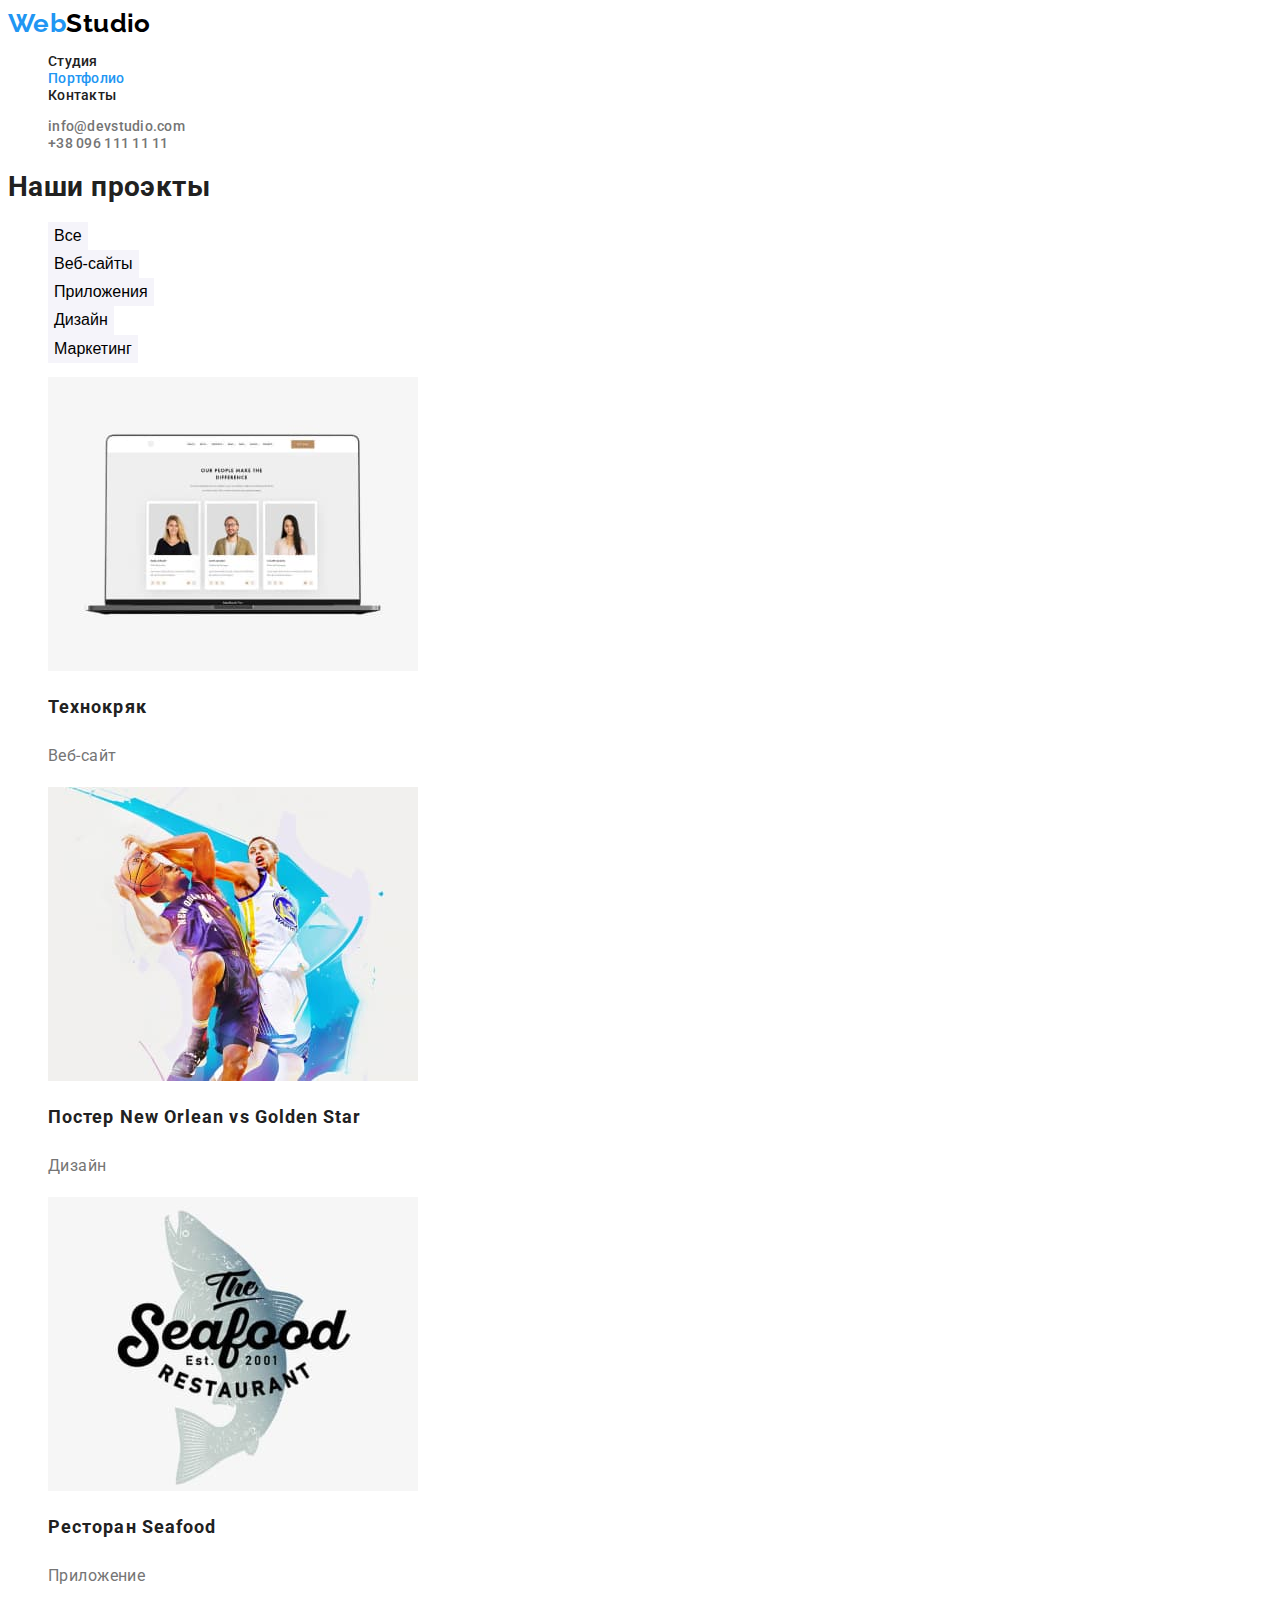
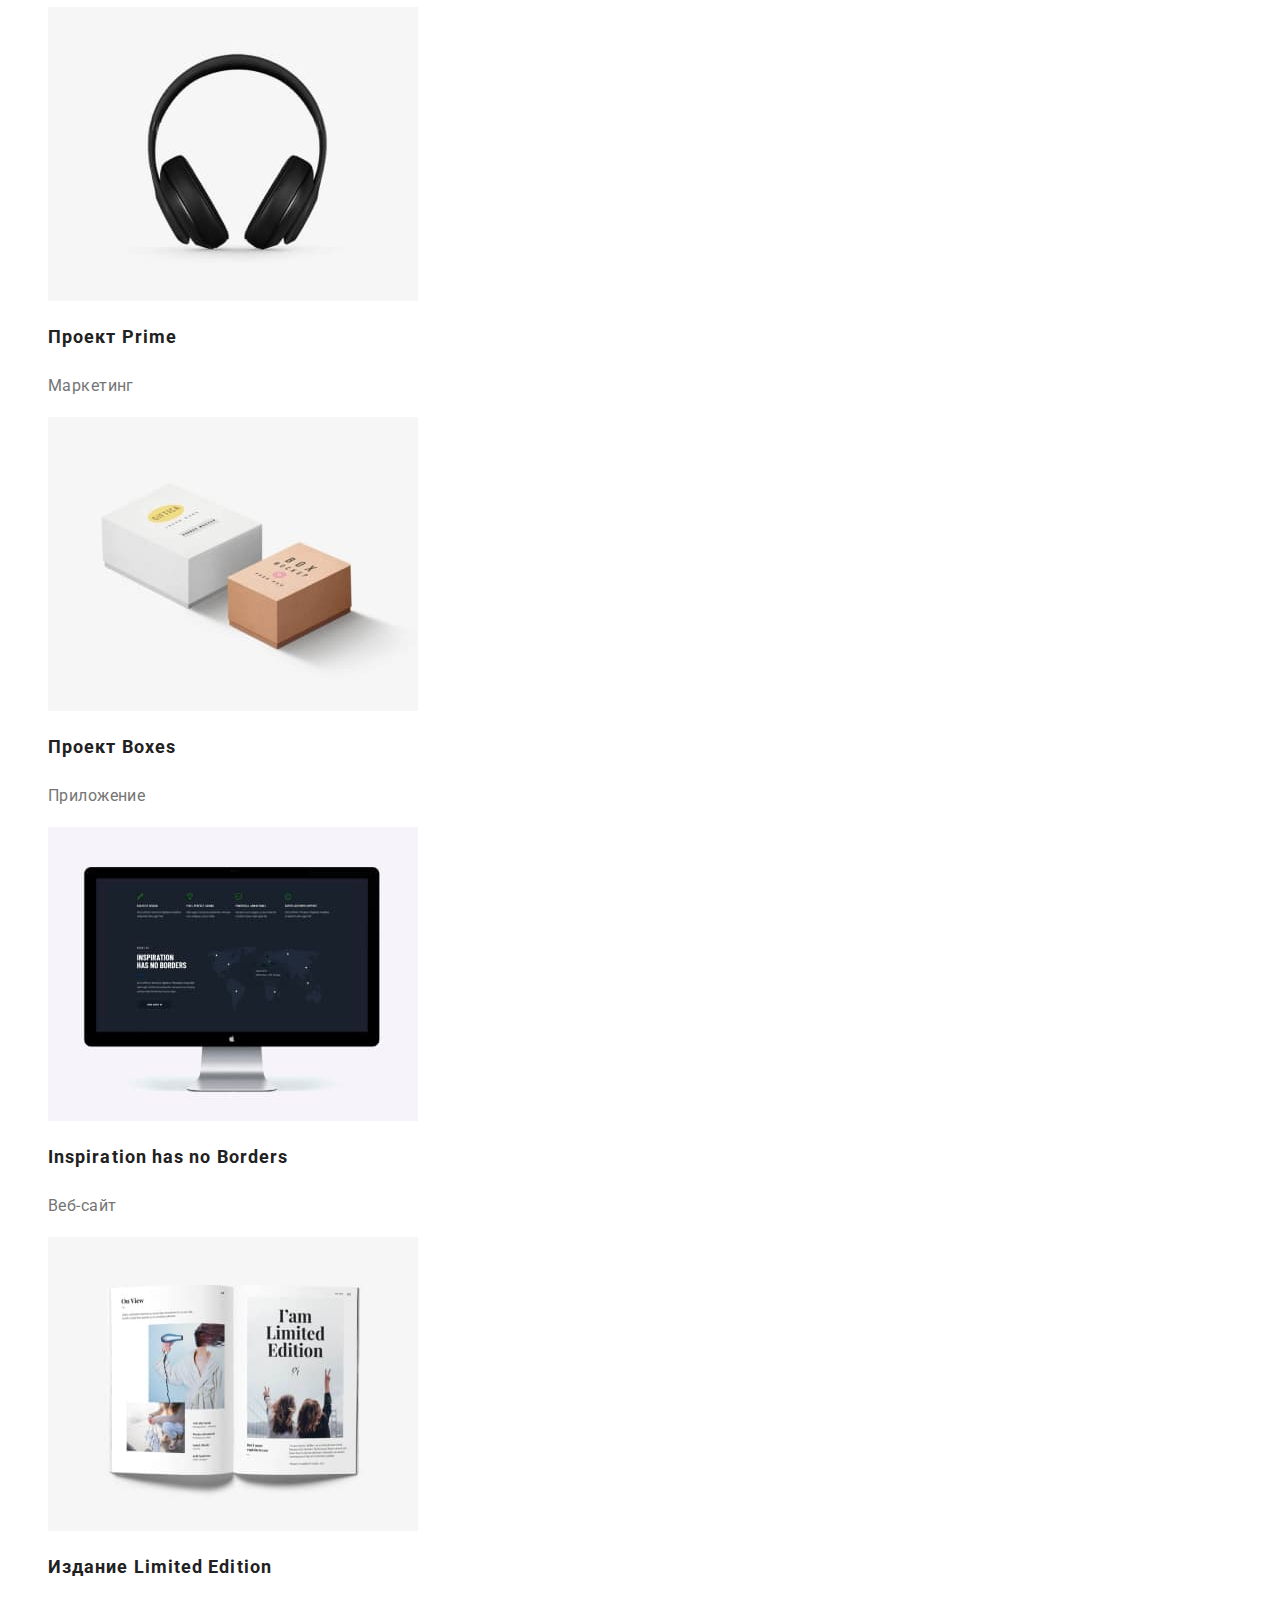
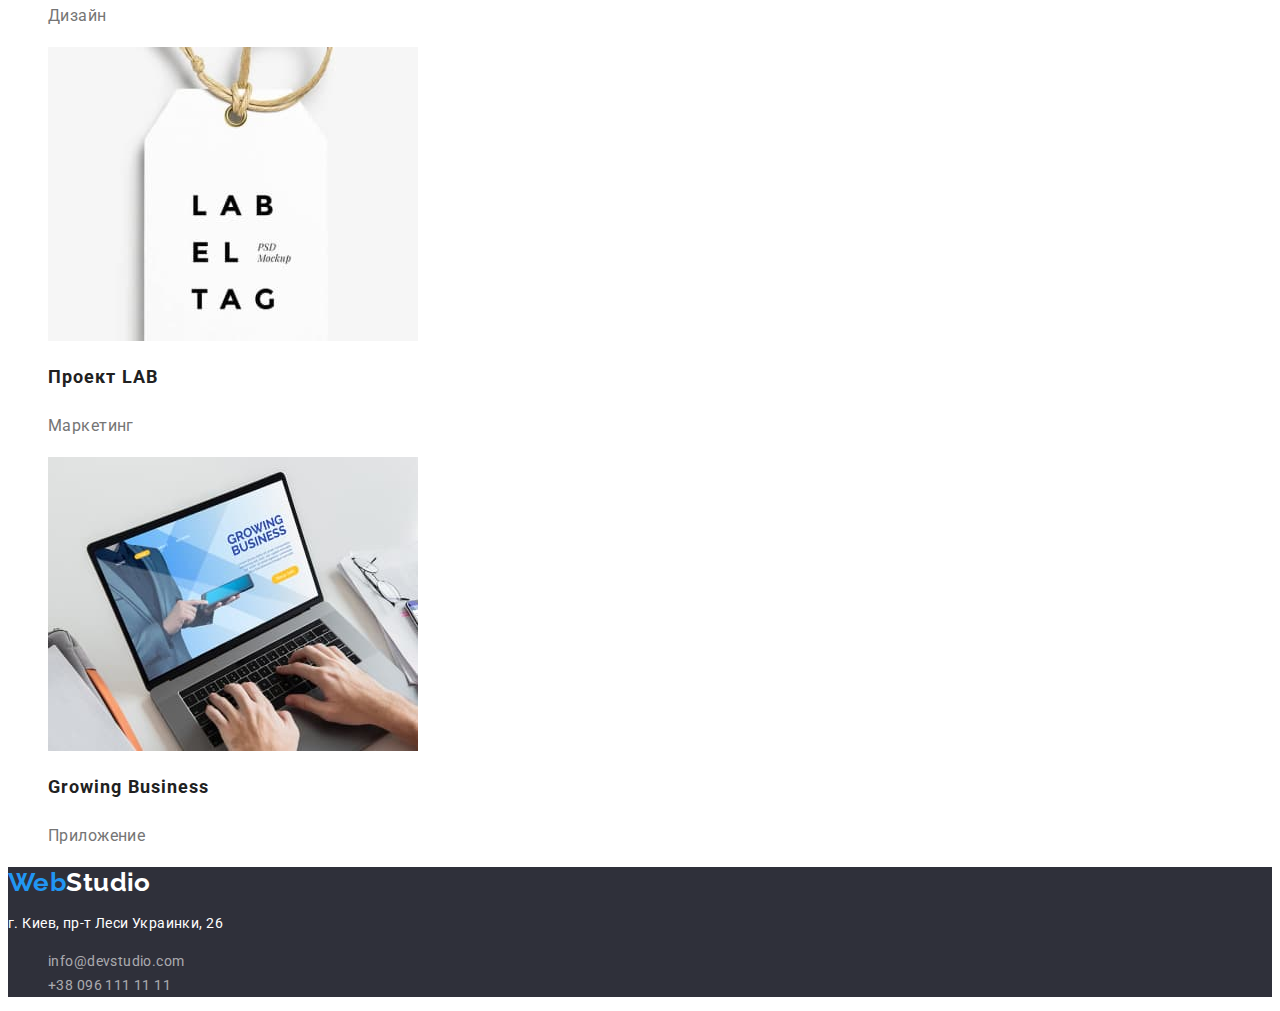
==== portfolio.html @ 0a1a0910 "initial update" ====
<!DOCTYPE html>
<html lang="ru">
  <head>
    <meta charset="UTF-8" />
    <meta http-equiv="X-UA-Compatible" content="IE=edge" />
    <meta name="viewport" content="width=device-width, initial-scale=1.0" />
    <title>Портфолио</title>
    <link rel="preconnect" href="https://fonts.googleapis.com" />
    <link rel="preconnect" href="https://fonts.gstatic.com" crossorigin />
    <link
      href="https://fonts.googleapis.com/css2?family=Raleway:wght@700&family=Roboto:wght@400;500;700;900&display=swap"
      rel="stylesheet"
    />
    <link rel="stylesheet" href="./css/styles.css" />
  </head>
  <body>
    <!--Header-->
    <header>
      <nav>
        <a href="./index.html" class="header-logo-studio link" lang="en">
          <span class="header-logo-web">Web</span>Studio
        </a>

        <ul class="header-nav list">
          <li><a href="./index.html" class="link">Студия</a></li>
          <li><a href="./portfolio.html" class="link current">Портфолио</a></li>
          <li><a href="" class="link">Контакты</a></li>
        </ul>
      </nav>
      <ul class="header-contacts list">
        <li>
          <a href="mailto:info@devstudio.com" class="link" lang="en"
            >info@devstudio.com</a
          >
        </li>
        <li><a href="tel:+380961111111" class="link">+38 096 111 11 11</a></li>
      </ul>
    </header>
    <main>
      <!--Portfolio-Filters-->
      <section>
        <h1>Наши проэкты</h1>
        <ul>
          <li><button type="button" class="button-filters">Все</button></li>
          <li>
            <button type="button" class="button-filters">Веб-сайты</button>
          </li>
          <li>
            <button type="button" class="button-filters">Приложения</button>
          </li>
          <li><button type="button" class="button-filters">Дизайн</button></li>
          <li>
            <button type="button" class="button-filters">Маркетинг</button>
          </li>
        </ul>
        <!--Portfolio-Projects-->
        <ul class="projects">
          <li>
            <a href="./index.html" class="link">
              <img
                src="./images/Technokryak.jpg"
                alt="Технокряк"
                width="370"
                height="294"
              />
              <h2 class="projects-title">Технокряк</h2>
              <p class="projects-type">Веб-сайт</p>
            </a>
          </li>
          <li>
            <a href="./index.html" class="link">
              <img
                src="./images/Poster.jpg"
                alt="Постер New Orlean vs Golden Star"
                width="370"
                height="294"
              />
              <h2 class="projects-title">Постер New Orlean vs Golden Star</h2>
              <p class="projects-type">Дизайн</p>
            </a>
          </li>
          <li>
            <a href="./index.html" class="link">
              <img
                src="./images/Seafood.jpg"
                alt="Ресторан Seafood"
                width="370"
                height="294"
              />
              <h2 class="projects-title">Ресторан Seafood</h2>
              <p class="projects-type">Приложение</p>
            </a>
          </li>
          <li>
            <a href="./index.html" class="link">
              <img
                src="./images/Prime.jpg"
                alt="Проект Prime"
                width="370"
                height="294"
              />
              <h2 class="projects-title">Проект Prime</h2>
              <p class="projects-type">Маркетинг</p>
            </a>
          </li>
          <li>
            <a href="./index.html" class="link">
              <img
                src="./images/Boxes.jpg"
                alt="Проект Boxes"
                width="370"
                height="294"
              />
              <h2 class="projects-title">Проект Boxes</h2>
              <p class="projects-type">Приложение</p>
            </a>
          </li>
          <li>
            <a href="./index.html" class="link">
              <img
                src="./images/Inspiration.jpg"
                alt="Inspiration has no Borders"
                width="370"
                height="294"
              />
              <h2 class="projects-title">Inspiration has no Borders</h2>
              <p class="projects-type">Веб-сайт</p>
            </a>
          </li>
          <li>
            <a href="./index.html" class="link">
              <img
                src="./images/Limited_Edition.jpg"
                alt="Издание Limited Edition"
                width="370"
                height="294"
              />
              <h2 class="projects-title">Издание Limited Edition</h2>
              <p class="projects-type">Дизайн</p>
            </a>
          </li>
          <li>
            <a href="./index.html" class="link">
              <img
                src="./images/LAB.jpg"
                alt="Проект LAB"
                width="370"
                height="294"
              />
              <h2 class="projects-title">Проект LAB</h2>
              <p class="projects-type">Маркетинг</p>
            </a>
          </li>
          <li>
            <a href="./index.html" class="link">
              <img
                src="./images/Growing_Business.jpg"
                alt="Growing Business"
                width="370"
                height="294"
              />
              <h2 class="projects-title">Growing Business</h2>
              <p class="projects-type">Приложение</p>
            </a>
          </li>
        </ul>
      </section>
    </main>
    <!--Footer-->
    <footer class="footer">
      <a href="./index.html" class="footer-logo-studio link" lang="en">
        <span class="footer-logo-web">Web</span>Studio
      </a>
      <address class="footer-adress">
        <p class="location">г. Киев, пр-т Леси Украинки, 26</p>
        <ul class="footer-contacts list">
          <li>
            <a href="mailto:info@devstudio.com" class="link" lang="en"
              >info@devstudio.com</a
            >
          </li>
          <li>
            <a href="tel:+380961111111" class="link">+38 096 111 11 11</a>
          </li>
        </ul>
      </address>
    </footer>
  </body>
</html>
---- css/styles.css ----
/* ------------------------------------------------------------ */
/*                           Rules */
/* ------------------------------------------------------------ */
:root {
    --primary-text-color: #212121;
    --secondary-text-color: #757575;
    --accent-color: #2196F3;
    --white-color: #FFFFFF;
    --logo-black-color: #000000;
    --footer-text-color: rgba(255, 255, 255, 0.6);
    
    --primary-bg-color: #FFFFFF;
    --secondary-bg-color: #F5F4FA;
    --tertiary-bg-color: #2F303A;

    --button-hover-color: #188CE8;
}

body {
    color: var(--primary-text-color);
    background-color: var(--primary-bg-color);
    font-family: Roboto, sans-serif;
    font-size: 14px;
    letter-spacing: 0.03em;
}

ul {
    list-style: none;
}

.link {
    text-decoration: none;
}
/* ------------------------------------------------------------ */
/* logo */
.header-logo-web,
.footer-logo-web,
.header-logo-studio,
.footer-logo-studio {
    font-family: Raleway, sans-serif;
    font-weight: 700;
    font-size: 26px;
    line-height: 1.19;
}

.header-logo-web,
.footer-logo-web {
    color: var(--accent-color);
}

.header-logo-studio {
    color: var(--logo-black-color);
}

.footer-logo-studio {
    color: var(--white-color);
}
/* ------------------------------------------------------------ */
/* header */
.header-nav .link.current {
    color: var(--accent-color);
}

.header-nav .link {
    color: var(--primary-text-color);
}

.header-contacts .link {
    color: var(--secondary-text-color);
}

.header-nav .link,
.header-contacts .link {
    font-weight: 500;
    line-height: 1.14;
    letter-spacing: 0.02em;
}

.header-nav .link:hover,
.header-nav .link:focus,
.header-contacts .link:hover,
.header-contacts .link:focus,
.footer-contacts .link:hover,
.footer-contacts .link:focus {
    color: var(--accent-color);
}
/* ------------------------------------------------------------ */
/* footer */
.footer {
    background-color: var(--tertiary-bg-color);
}

.footer-adress {
    font-style: normal;
    line-height: 1.71;
}

.location {
    color: var(--white-color);
}

.footer-contacts .link {
    color: var(--footer-text-color)
}
/* ------------------------------------------------------------ */
/*                       Index Main */
/* ------------------------------------------------------------ */
/* Index-Section1-Hero */
.hero {
    background-color: var(--tertiary-bg-color);
}

.hero-title {
    color: var(--white-color);
    font-weight: 900;
    font-size: 44px;
    line-height: 1.36;
    text-align: center;
    letter-spacing: 0.06em;
    text-transform: uppercase;
}

.button-hero {
    cursor: pointer;
    color: var(--white-color);
    background-color: var(--accent-color);
    font-weight: 700;
    font-size: 16px;
    line-height: 1.8;
    letter-spacing: 0.06em;
    border: none;
}

.button-hero:hover,
.button-hero:focus {
    background-color: var(--button-hover-color);
}
/* ------------------------------------------------------------ */
/* Index-Section2-Features */
.features-list .features-title {
    font-weight: 700;
    line-height: 1.14;
    text-transform: uppercase;
}

.features-list .features-text {
    color: var(--secondary-text-color);
    line-height: 1.71;
}
/* ------------------------------------------------------------ */
/* Index-Section3-Work */
.section-title {
    color: #212121;
    font-weight: 700;
    font-size: 36px;
    line-height: 1.17;
    text-align: center;
}
/* ------------------------------------------------------------ */
/* Index-Section4-Team */
/* .section-title (Section3) is dublicated in this section */
.team {
    background-color: var(--secondary-bg-color);
}

.team-title {
    font-weight: 500;
}

.team-position {
    color: var(--secondary-text-color);
}

.team-title,
.team-position {
    font-size: 16px;
    line-height: 1.19;
}
/* ------------------------------------------------------------ */
/*                      Portfolio-Main */
/* ------------------------------------------------------------ */
/* Portfolio-Filters */
.button-filters {
    cursor: pointer;
    background-color: var(--secondary-bg-color);
    font-weight: 500;
    font-size: 16px;
    line-height: 1.63;
    border: none;
}

.button-filters:hover,
.button-filters:focus {
    color: var(--white-color);
    background-color: var(--accent-color);
}
/* ------------------------------------------------------------ */
/* Portfolio-Projects */
.projects .projects-title {
    color: var(--primary-text-color);
    font-weight: 700;
    font-size: 18px;
    line-height: 2;
    letter-spacing: 0.06em;
}

.projects .projects-type {
    color: var(--secondary-text-color);
    font-size: 16px;
    line-height: 1.88;
}
/* ------------------------------------------------------------ */
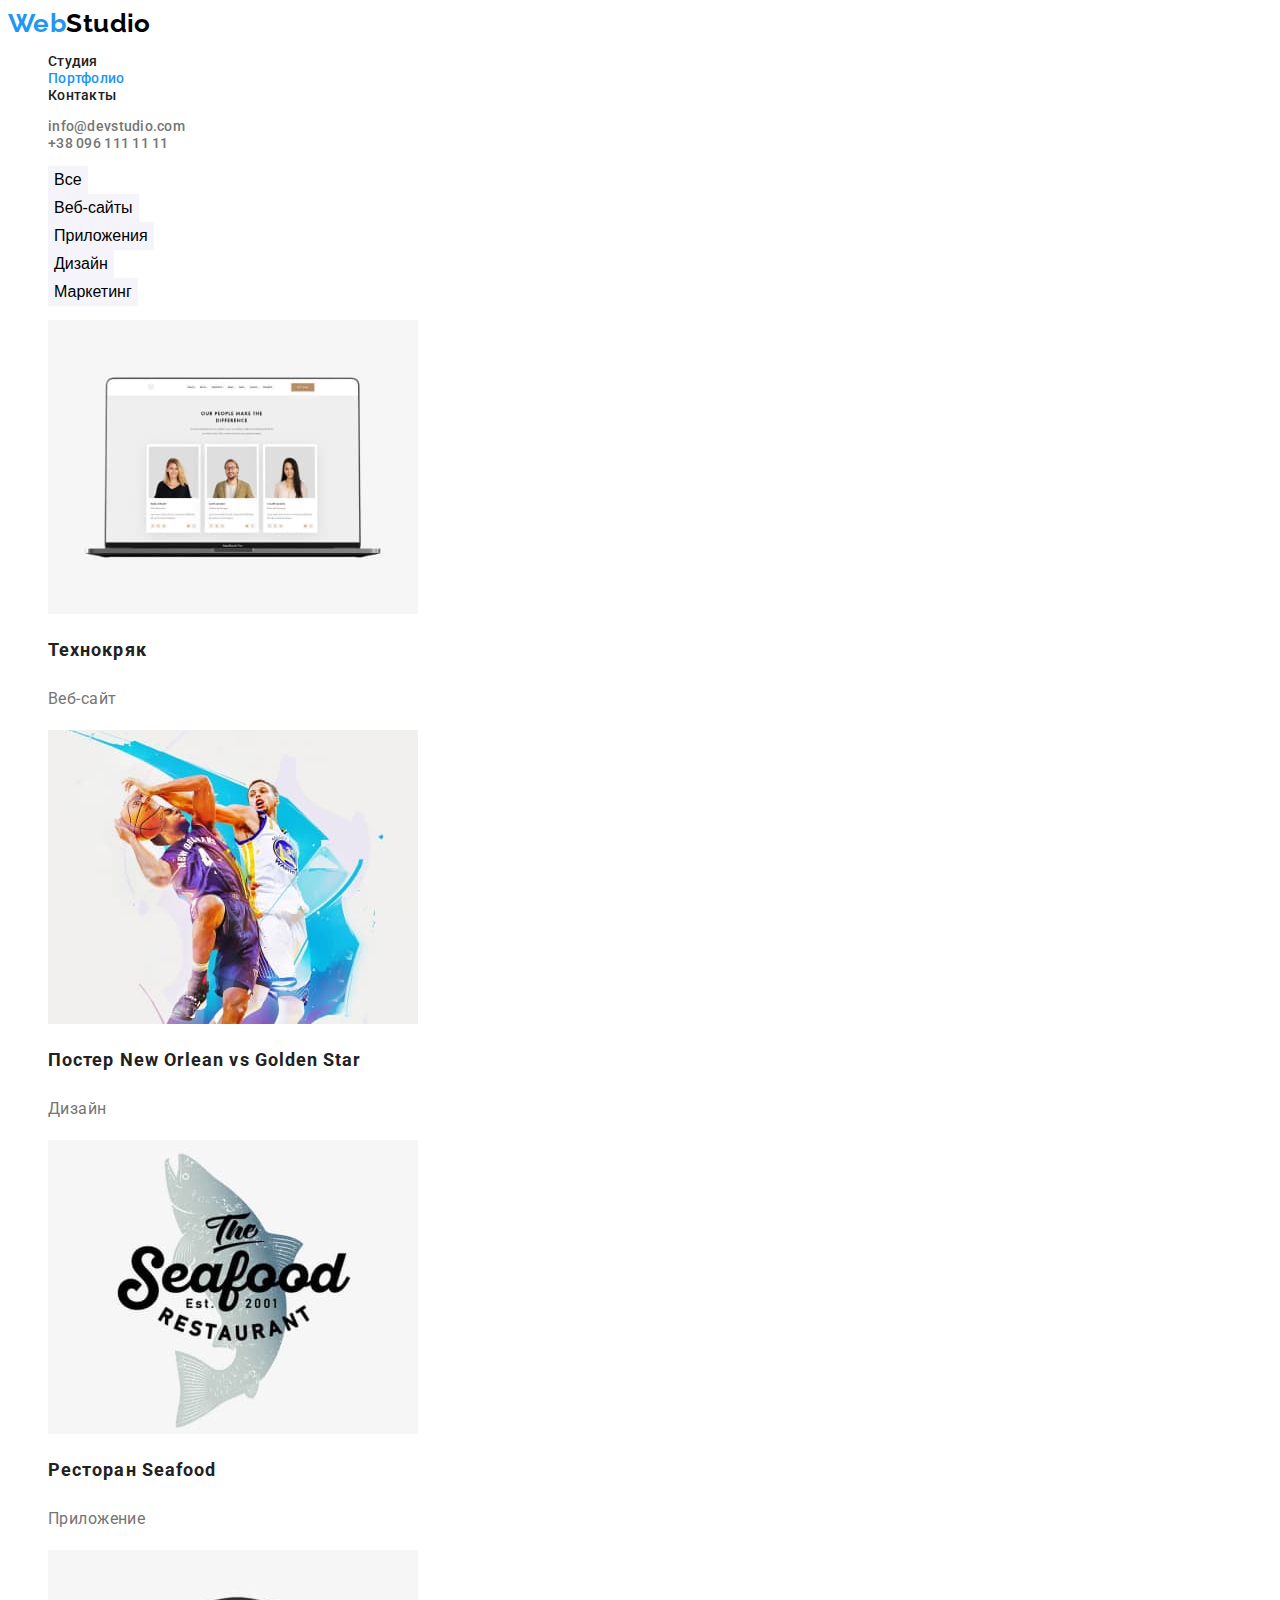
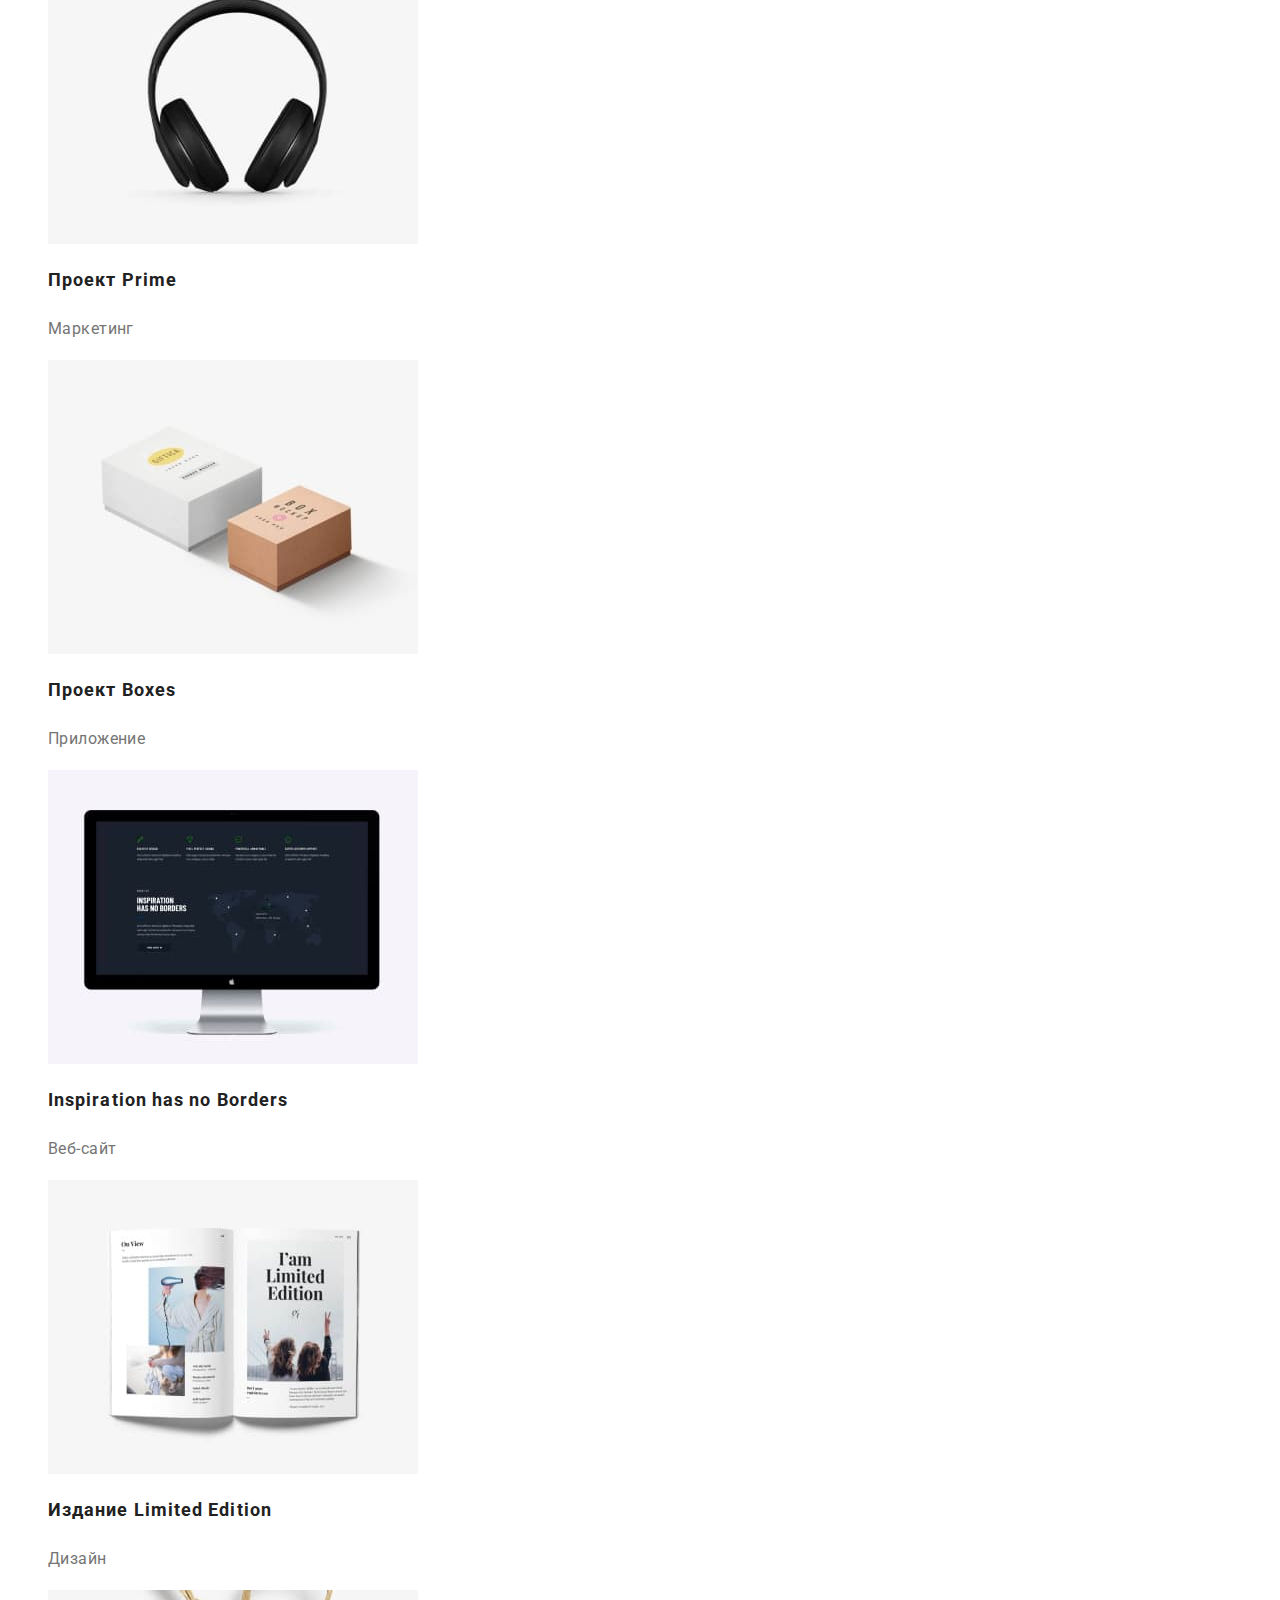
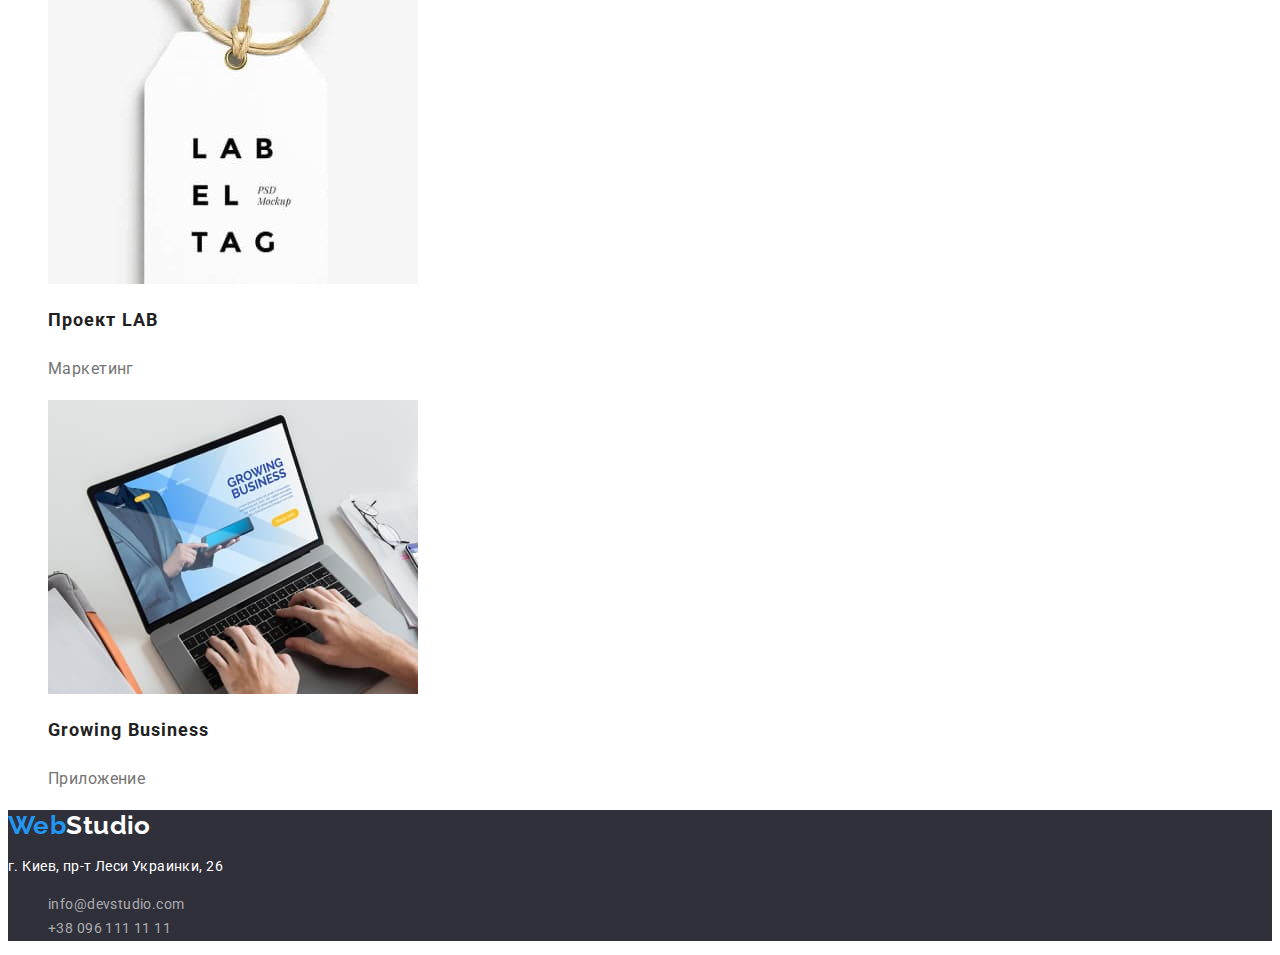
==== commit 7dfda313: "new 1" ====
--- a/portfolio.html
+++ b/portfolio.html
@@ -39,7 +39,7 @@
     <main>
       <!--Portfolio-Filters-->
       <section>
-        <h1>Наши проэкты</h1>
+        <h1 class="hiden">Наши проэкты</h1>
         <ul>
           <li><button type="button" class="button-filters">Все</button></li>
           <li>
--- a/css/styles.css
+++ b/css/styles.css
@@ -2,34 +2,38 @@
 /*                           Rules */
 /* ------------------------------------------------------------ */
 :root {
-    --primary-text-color: #212121;
-    --secondary-text-color: #757575;
-    --accent-color: #2196F3;
-    --white-color: #FFFFFF;
-    --logo-black-color: #000000;
-    --footer-text-color: rgba(255, 255, 255, 0.6);
-    
-    --primary-bg-color: #FFFFFF;
-    --secondary-bg-color: #F5F4FA;
-    --tertiary-bg-color: #2F303A;
-
-    --button-hover-color: #188CE8;
+  --primary-text-color: #212121;
+  --secondary-text-color: #757575;
+  --accent-color: #2196f3;
+  --white-color: #ffffff;
+  --logo-black-color: #000000;
+  --footer-text-color: rgba(255, 255, 255, 0.6);
+
+  --primary-bg-color: #ffffff;
+  --secondary-bg-color: #f5f4fa;
+  --tertiary-bg-color: #2f303a;
+
+  --button-hover-color: #188ce8;
 }
 
 body {
-    color: var(--primary-text-color);
-    background-color: var(--primary-bg-color);
-    font-family: Roboto, sans-serif;
-    font-size: 14px;
-    letter-spacing: 0.03em;
+  color: var(--primary-text-color);
+  background-color: var(--primary-bg-color);
+  font-family: Roboto, sans-serif;
+  font-size: 14px;
+  letter-spacing: 0.03em;
 }
 
 ul {
-    list-style: none;
+  list-style: none;
 }
 
 .link {
-    text-decoration: none;
+  text-decoration: none;
+}
+
+.hiden {
+  display: none;
 }
 /* ------------------------------------------------------------ */
 /* logo */
@@ -37,43 +41,43 @@
 .footer-logo-web,
 .header-logo-studio,
 .footer-logo-studio {
-    font-family: Raleway, sans-serif;
-    font-weight: 700;
-    font-size: 26px;
-    line-height: 1.19;
+  font-family: Raleway, sans-serif;
+  font-weight: 700;
+  font-size: 26px;
+  line-height: 1.19;
 }
 
 .header-logo-web,
 .footer-logo-web {
-    color: var(--accent-color);
+  color: var(--accent-color);
 }
 
 .header-logo-studio {
-    color: var(--logo-black-color);
+  color: var(--logo-black-color);
 }
 
 .footer-logo-studio {
-    color: var(--white-color);
+  color: var(--white-color);
 }
 /* ------------------------------------------------------------ */
 /* header */
 .header-nav .link.current {
-    color: var(--accent-color);
+  color: var(--accent-color);
 }
 
 .header-nav .link {
-    color: var(--primary-text-color);
+  color: var(--primary-text-color);
 }
 
 .header-contacts .link {
-    color: var(--secondary-text-color);
+  color: var(--secondary-text-color);
 }
 
 .header-nav .link,
 .header-contacts .link {
-    font-weight: 500;
-    line-height: 1.14;
-    letter-spacing: 0.02em;
+  font-weight: 500;
+  line-height: 1.14;
+  letter-spacing: 0.02em;
 }
 
 .header-nav .link:hover,
@@ -82,131 +86,132 @@
 .header-contacts .link:focus,
 .footer-contacts .link:hover,
 .footer-contacts .link:focus {
-    color: var(--accent-color);
+  color: var(--accent-color);
 }
 /* ------------------------------------------------------------ */
 /* footer */
 .footer {
-    background-color: var(--tertiary-bg-color);
+  background-color: var(--tertiary-bg-color);
 }
 
 .footer-adress {
-    font-style: normal;
-    line-height: 1.71;
+  font-style: normal;
+  line-height: 1.71;
 }
 
 .location {
-    color: var(--white-color);
+  color: var(--white-color);
 }
 
 .footer-contacts .link {
-    color: var(--footer-text-color)
+  color: var(--footer-text-color);
 }
 /* ------------------------------------------------------------ */
 /*                       Index Main */
 /* ------------------------------------------------------------ */
 /* Index-Section1-Hero */
 .hero {
-    background-color: var(--tertiary-bg-color);
+  background-color: var(--tertiary-bg-color);
 }
 
 .hero-title {
-    color: var(--white-color);
-    font-weight: 900;
-    font-size: 44px;
-    line-height: 1.36;
-    text-align: center;
-    letter-spacing: 0.06em;
-    text-transform: uppercase;
+  color: var(--white-color);
+  font-weight: 900;
+  font-size: 44px;
+  line-height: 1.36;
+  text-align: center;
+  letter-spacing: 0.06em;
+  text-transform: uppercase;
 }
 
 .button-hero {
-    cursor: pointer;
-    color: var(--white-color);
-    background-color: var(--accent-color);
-    font-weight: 700;
-    font-size: 16px;
-    line-height: 1.8;
-    letter-spacing: 0.06em;
-    border: none;
+  cursor: pointer;
+  color: var(--white-color);
+  background-color: var(--accent-color);
+  font-weight: 700;
+  font-size: 16px;
+  line-height: 1.8;
+  letter-spacing: 0.06em;
+  border: none;
 }
 
 .button-hero:hover,
 .button-hero:focus {
-    background-color: var(--button-hover-color);
+  background-color: var(--button-hover-color);
 }
 /* ------------------------------------------------------------ */
 /* Index-Section2-Features */
 .features-list .features-title {
-    font-weight: 700;
-    line-height: 1.14;
-    text-transform: uppercase;
+  font-weight: 700;
+  line-height: 1.14;
+  text-transform: uppercase;
+  font-size: 14px;
 }
 
 .features-list .features-text {
-    color: var(--secondary-text-color);
-    line-height: 1.71;
+  color: var(--secondary-text-color);
+  line-height: 1.71;
 }
 /* ------------------------------------------------------------ */
 /* Index-Section3-Work */
 .section-title {
-    color: #212121;
-    font-weight: 700;
-    font-size: 36px;
-    line-height: 1.17;
-    text-align: center;
+  color: #212121;
+  font-weight: 700;
+  font-size: 36px;
+  line-height: 1.17;
+  text-align: center;
 }
 /* ------------------------------------------------------------ */
 /* Index-Section4-Team */
 /* .section-title (Section3) is dublicated in this section */
 .team {
-    background-color: var(--secondary-bg-color);
+  background-color: var(--secondary-bg-color);
 }
 
 .team-title {
-    font-weight: 500;
+  font-weight: 500;
 }
 
 .team-position {
-    color: var(--secondary-text-color);
+  color: var(--secondary-text-color);
 }
 
 .team-title,
 .team-position {
-    font-size: 16px;
-    line-height: 1.19;
+  font-size: 16px;
+  line-height: 1.19;
 }
 /* ------------------------------------------------------------ */
 /*                      Portfolio-Main */
 /* ------------------------------------------------------------ */
 /* Portfolio-Filters */
 .button-filters {
-    cursor: pointer;
-    background-color: var(--secondary-bg-color);
-    font-weight: 500;
-    font-size: 16px;
-    line-height: 1.63;
-    border: none;
+  cursor: pointer;
+  background-color: var(--secondary-bg-color);
+  font-weight: 500;
+  font-size: 16px;
+  line-height: 1.63;
+  border: none;
 }
 
 .button-filters:hover,
 .button-filters:focus {
-    color: var(--white-color);
-    background-color: var(--accent-color);
+  color: var(--white-color);
+  background-color: var(--accent-color);
 }
 /* ------------------------------------------------------------ */
 /* Portfolio-Projects */
 .projects .projects-title {
-    color: var(--primary-text-color);
-    font-weight: 700;
-    font-size: 18px;
-    line-height: 2;
-    letter-spacing: 0.06em;
+  color: var(--primary-text-color);
+  font-weight: 700;
+  font-size: 18px;
+  line-height: 2;
+  letter-spacing: 0.06em;
 }
 
 .projects .projects-type {
-    color: var(--secondary-text-color);
-    font-size: 16px;
-    line-height: 1.88;
-}
-/* ------------------------------------------------------------ */+  color: var(--secondary-text-color);
+  font-size: 16px;
+  line-height: 1.88;
+}
+/* ------------------------------------------------------------ */
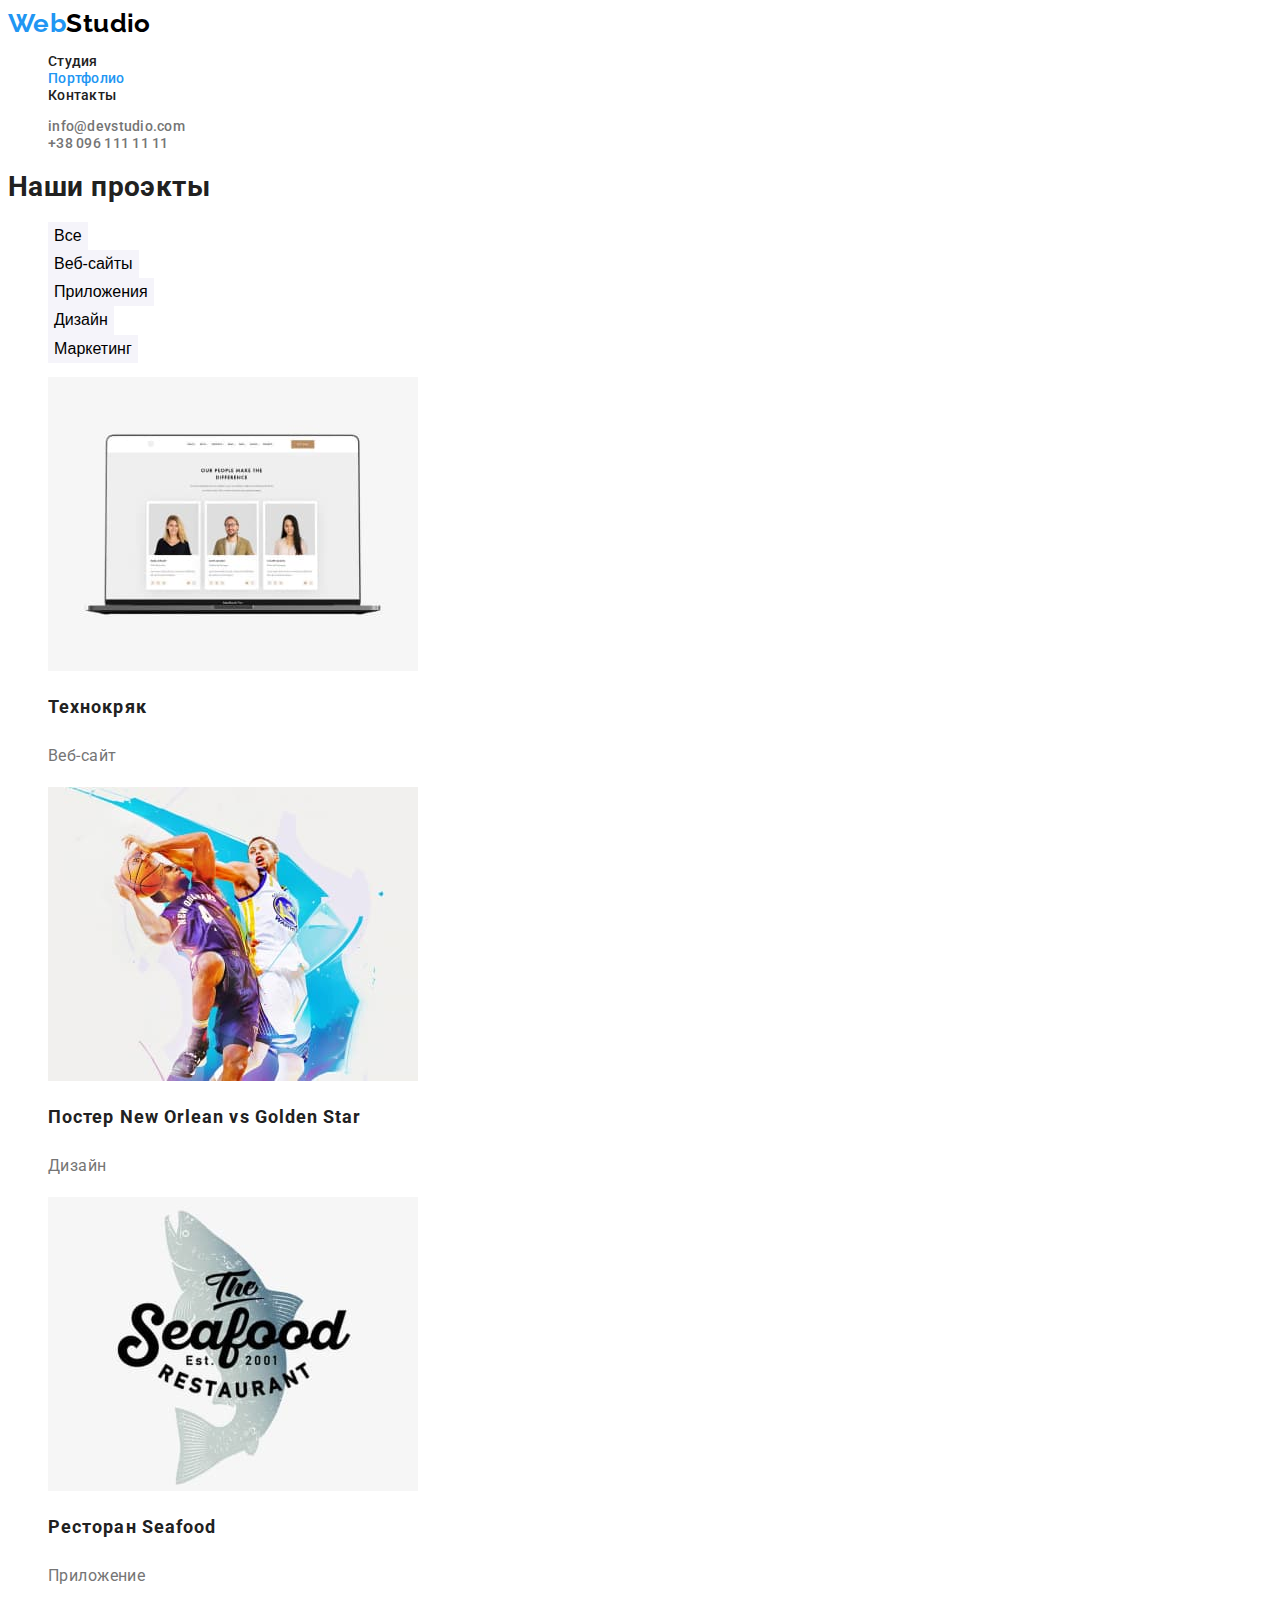
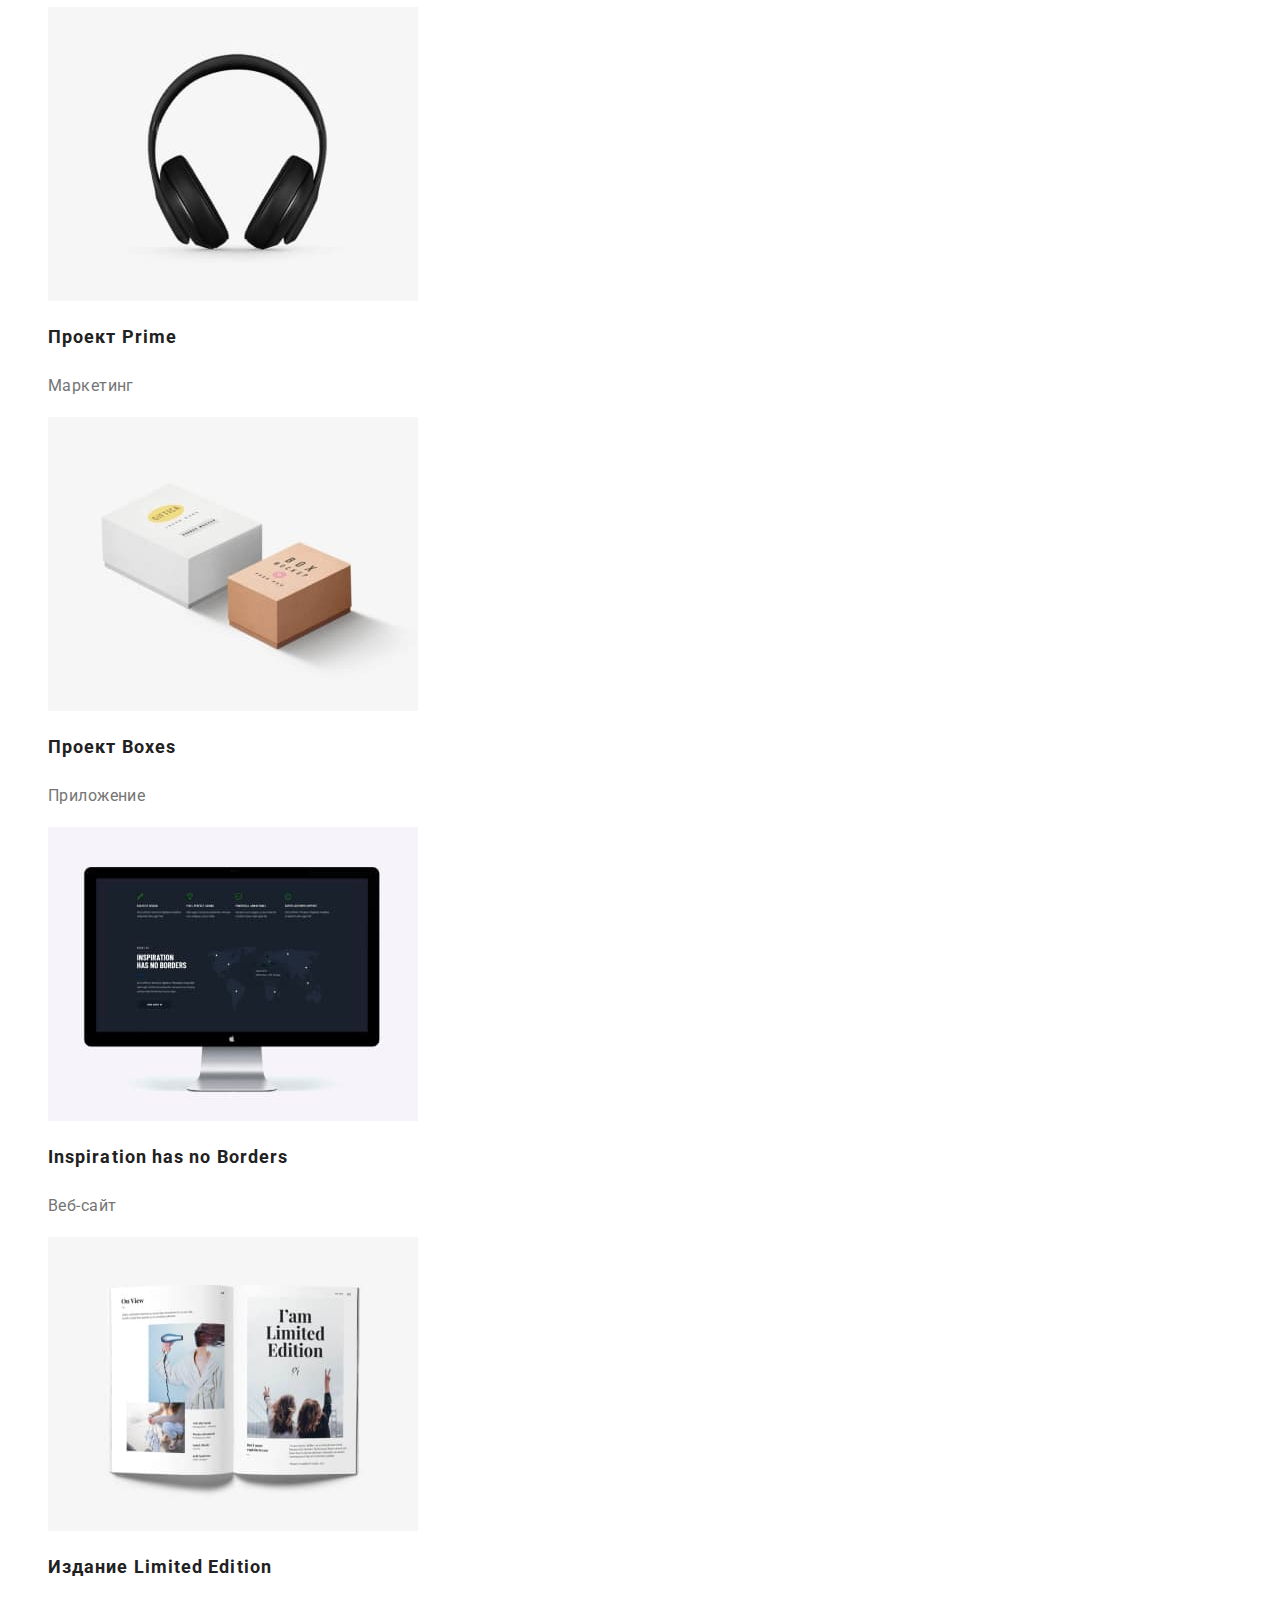
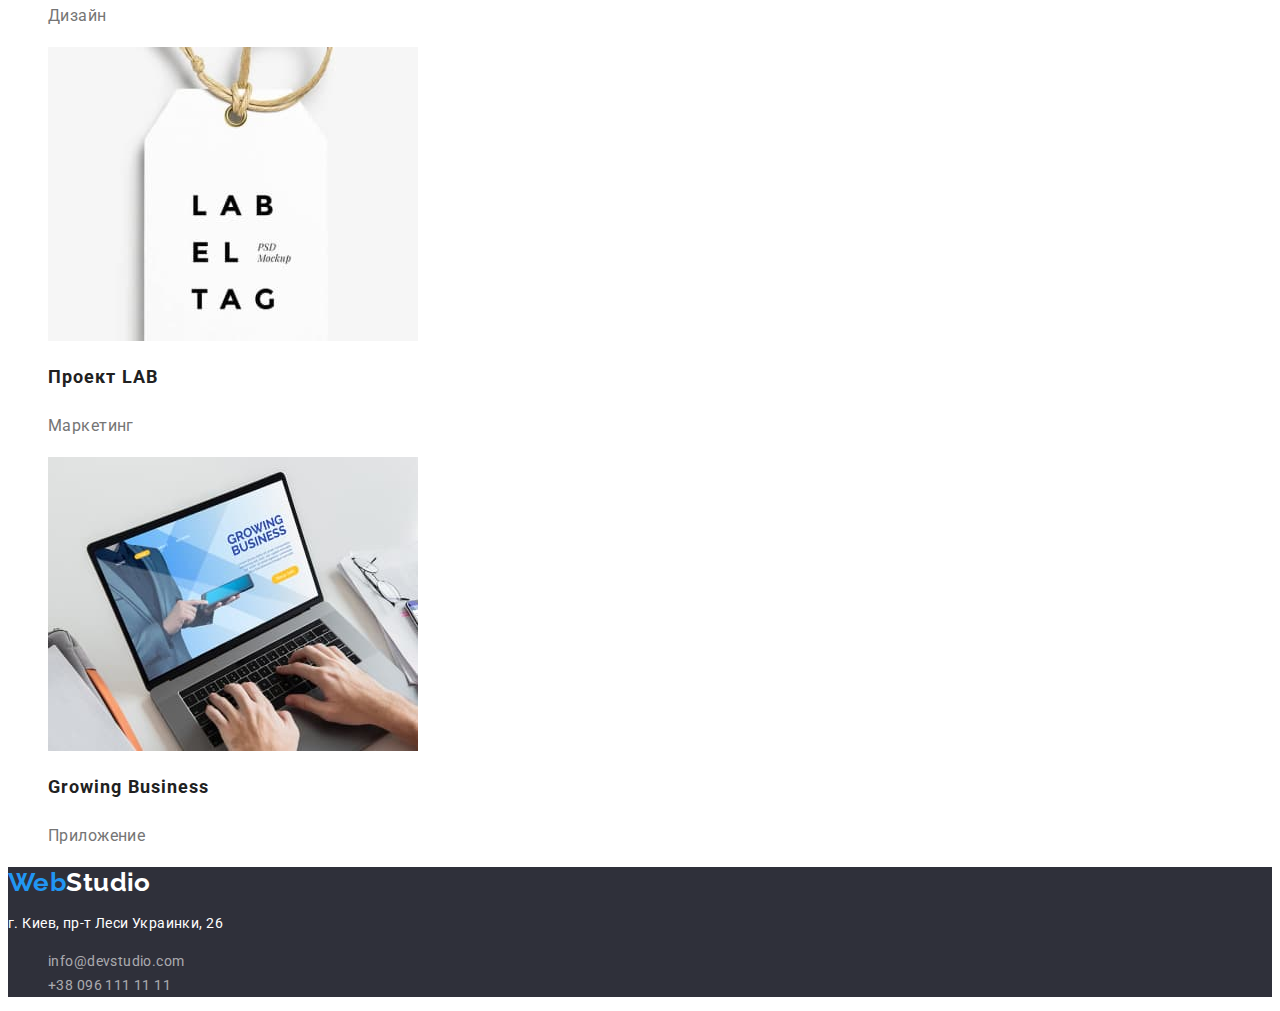
==== commit 97f3cc18: "#1" ====
--- a/portfolio.html
+++ b/portfolio.html
@@ -39,7 +39,7 @@
     <main>
       <!--Portfolio-Filters-->
       <section>
-        <h1 class="hiden">Наши проэкты</h1>
+        <h1>Наши проэкты</h1>
         <ul>
           <li><button type="button" class="button-filters">Все</button></li>
           <li>
--- a/css/styles.css
+++ b/css/styles.css
@@ -31,10 +31,6 @@
 .link {
   text-decoration: none;
 }
-
-.hiden {
-  display: none;
-}
 /* ------------------------------------------------------------ */
 /* logo */
 .header-logo-web,
@@ -144,8 +140,8 @@
 .features-list .features-title {
   font-weight: 700;
   line-height: 1.14;
+  font-size: 14px;
   text-transform: uppercase;
-  font-size: 14px;
 }
 
 .features-list .features-text {
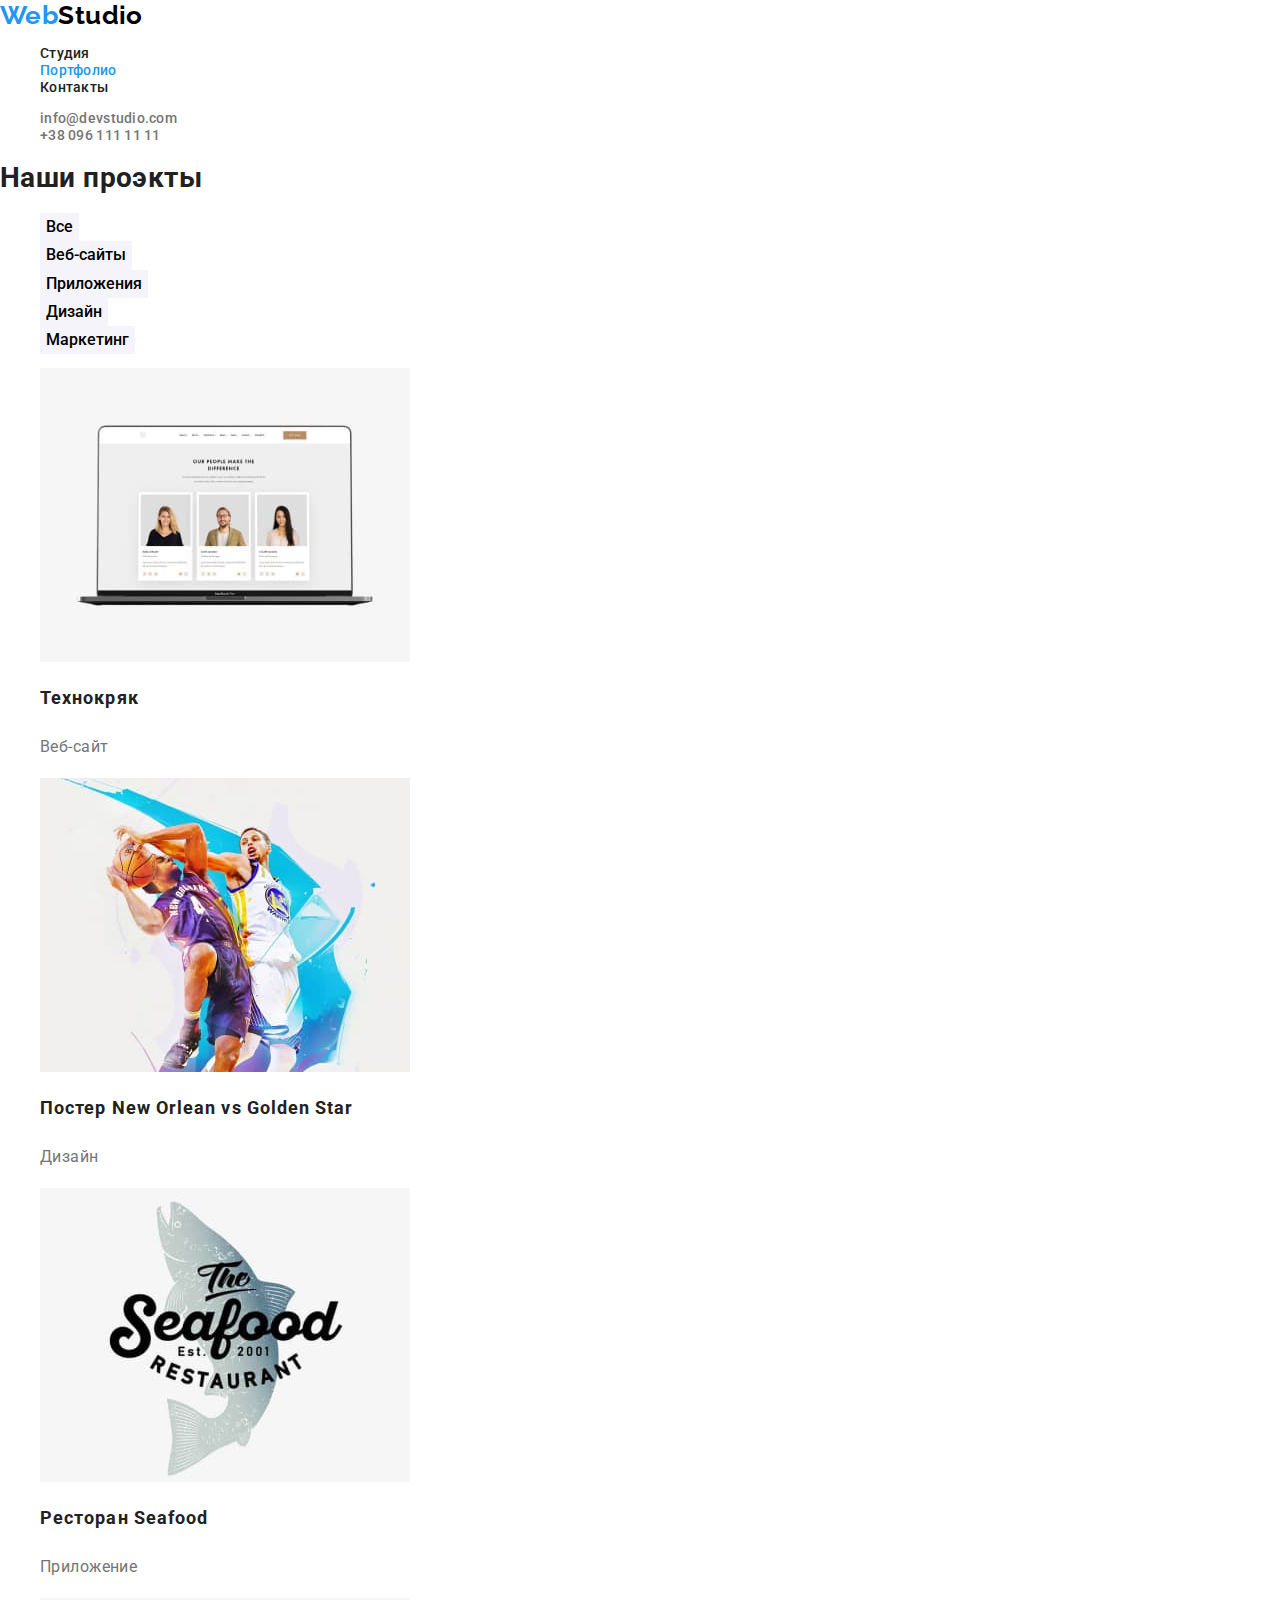
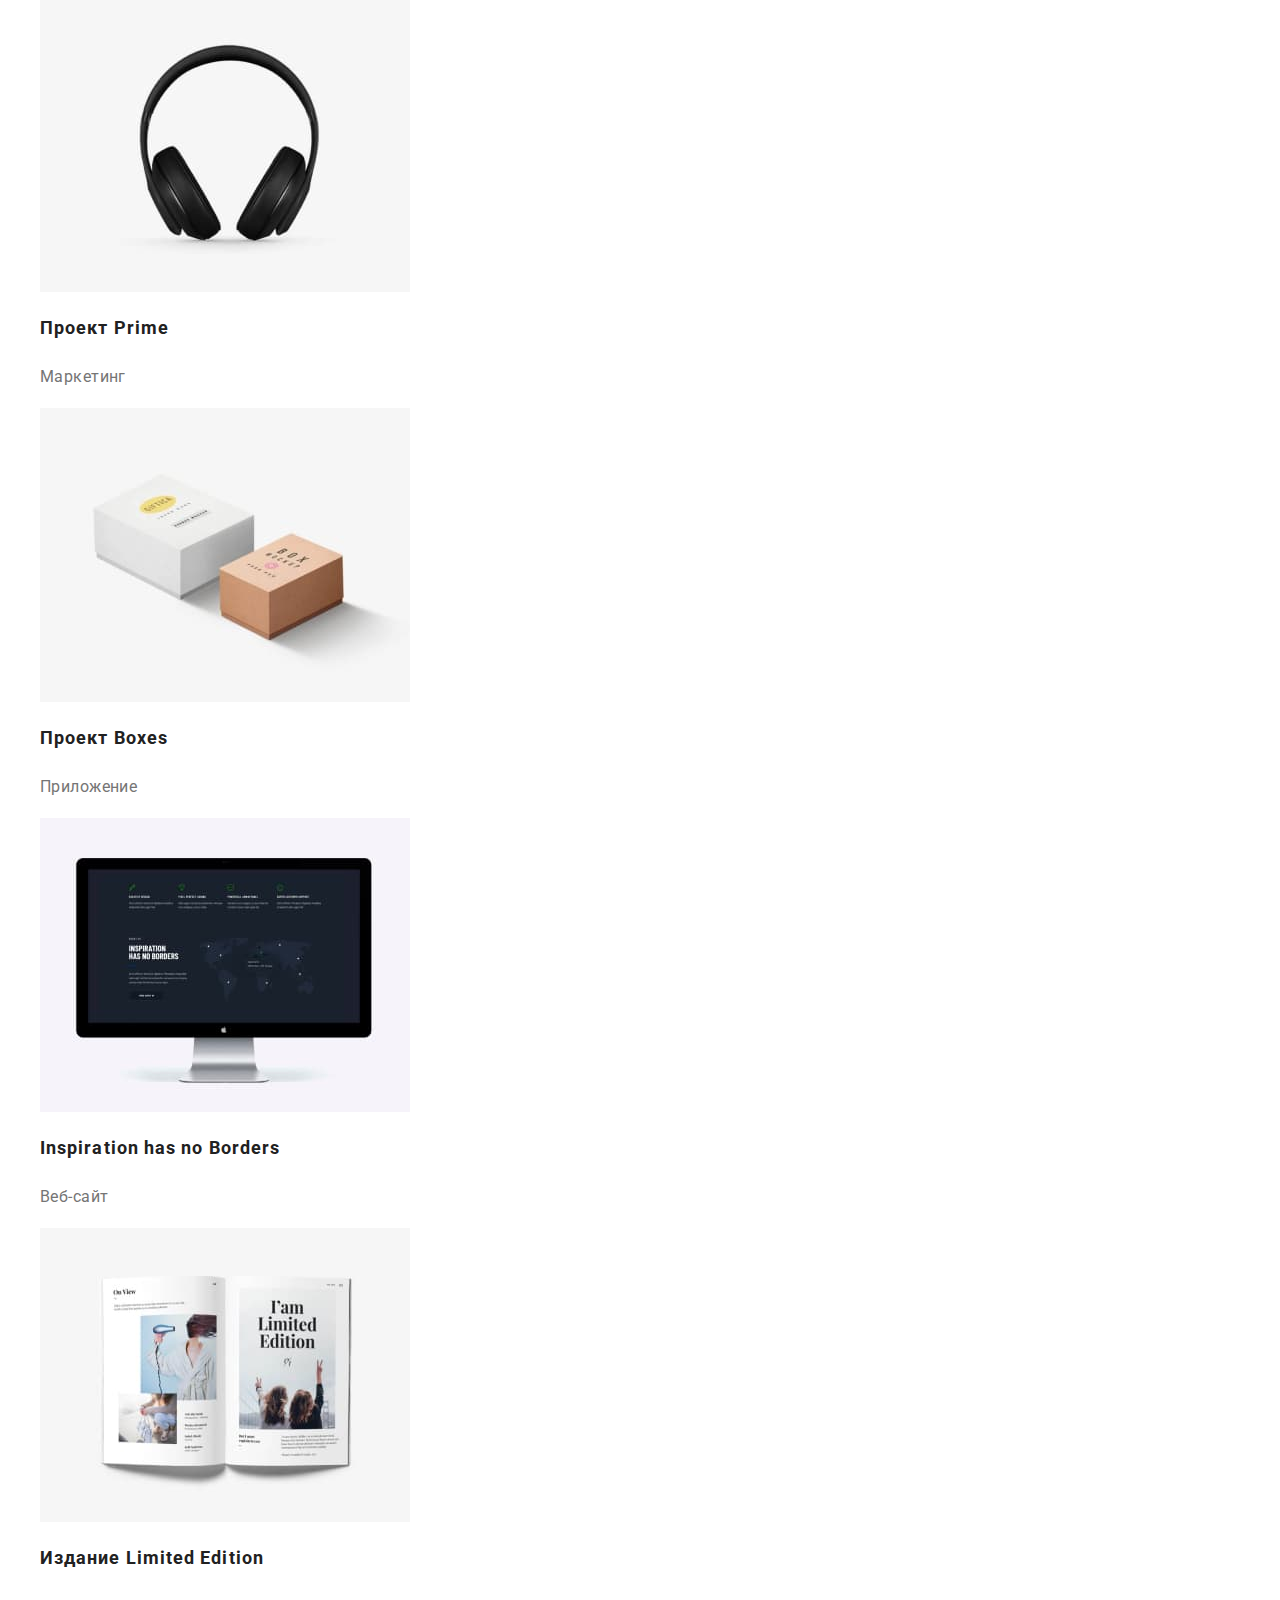
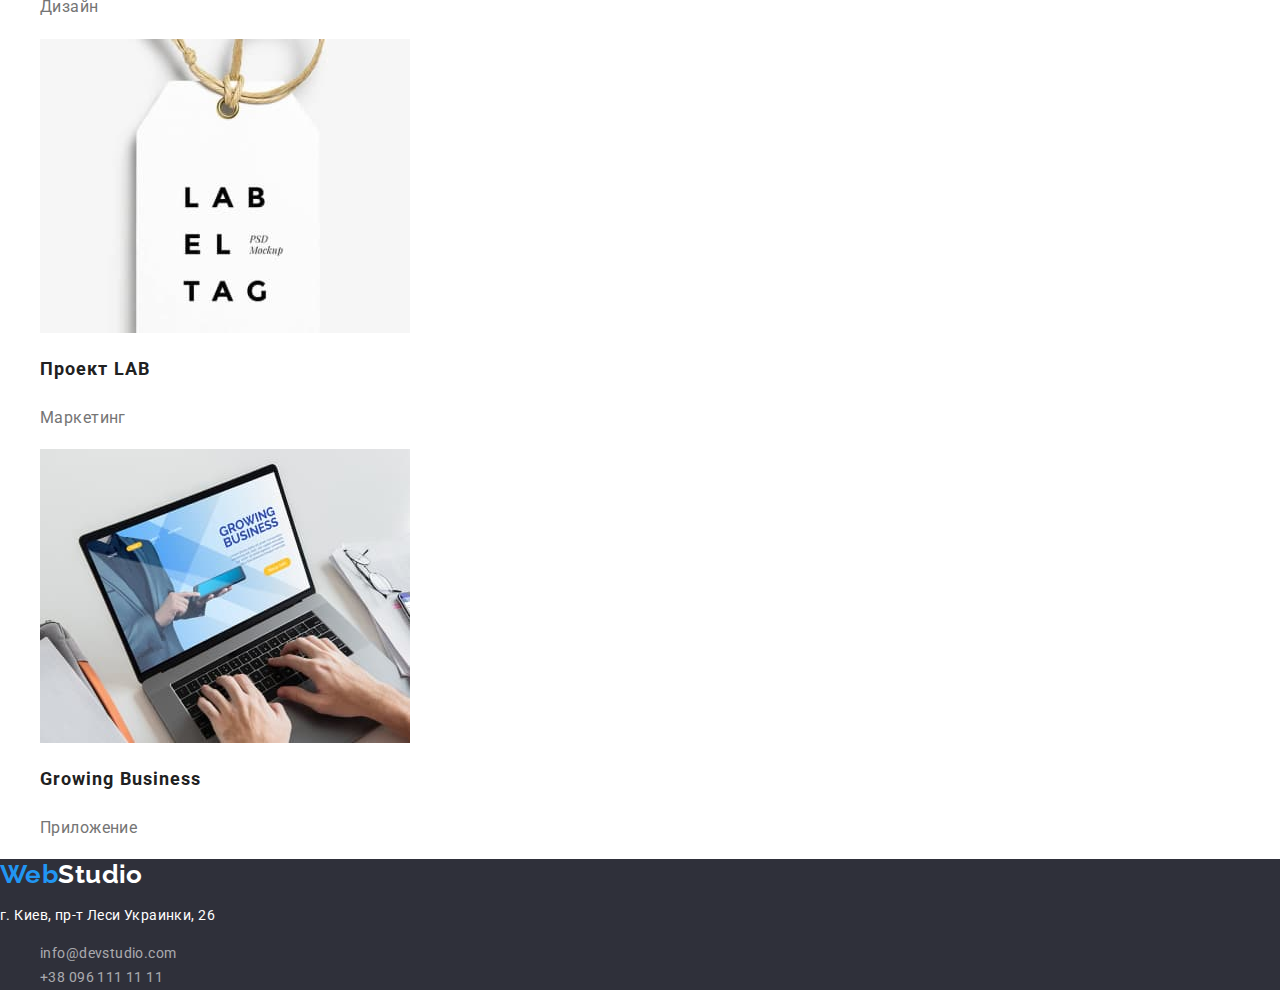
==== commit 4ac3adca: "normalize" ====
--- a/portfolio.html
+++ b/portfolio.html
@@ -10,6 +10,10 @@
     <link
       href="https://fonts.googleapis.com/css2?family=Raleway:wght@700&family=Roboto:wght@400;500;700;900&display=swap"
       rel="stylesheet"
+    />
+    <link
+      rel="stylesheet"
+      href="https://cdnjs.cloudflare.com/ajax/libs/modern-normalize/1.1.0/modern-normalize.min.css"
     />
     <link rel="stylesheet" href="./css/styles.css" />
   </head>
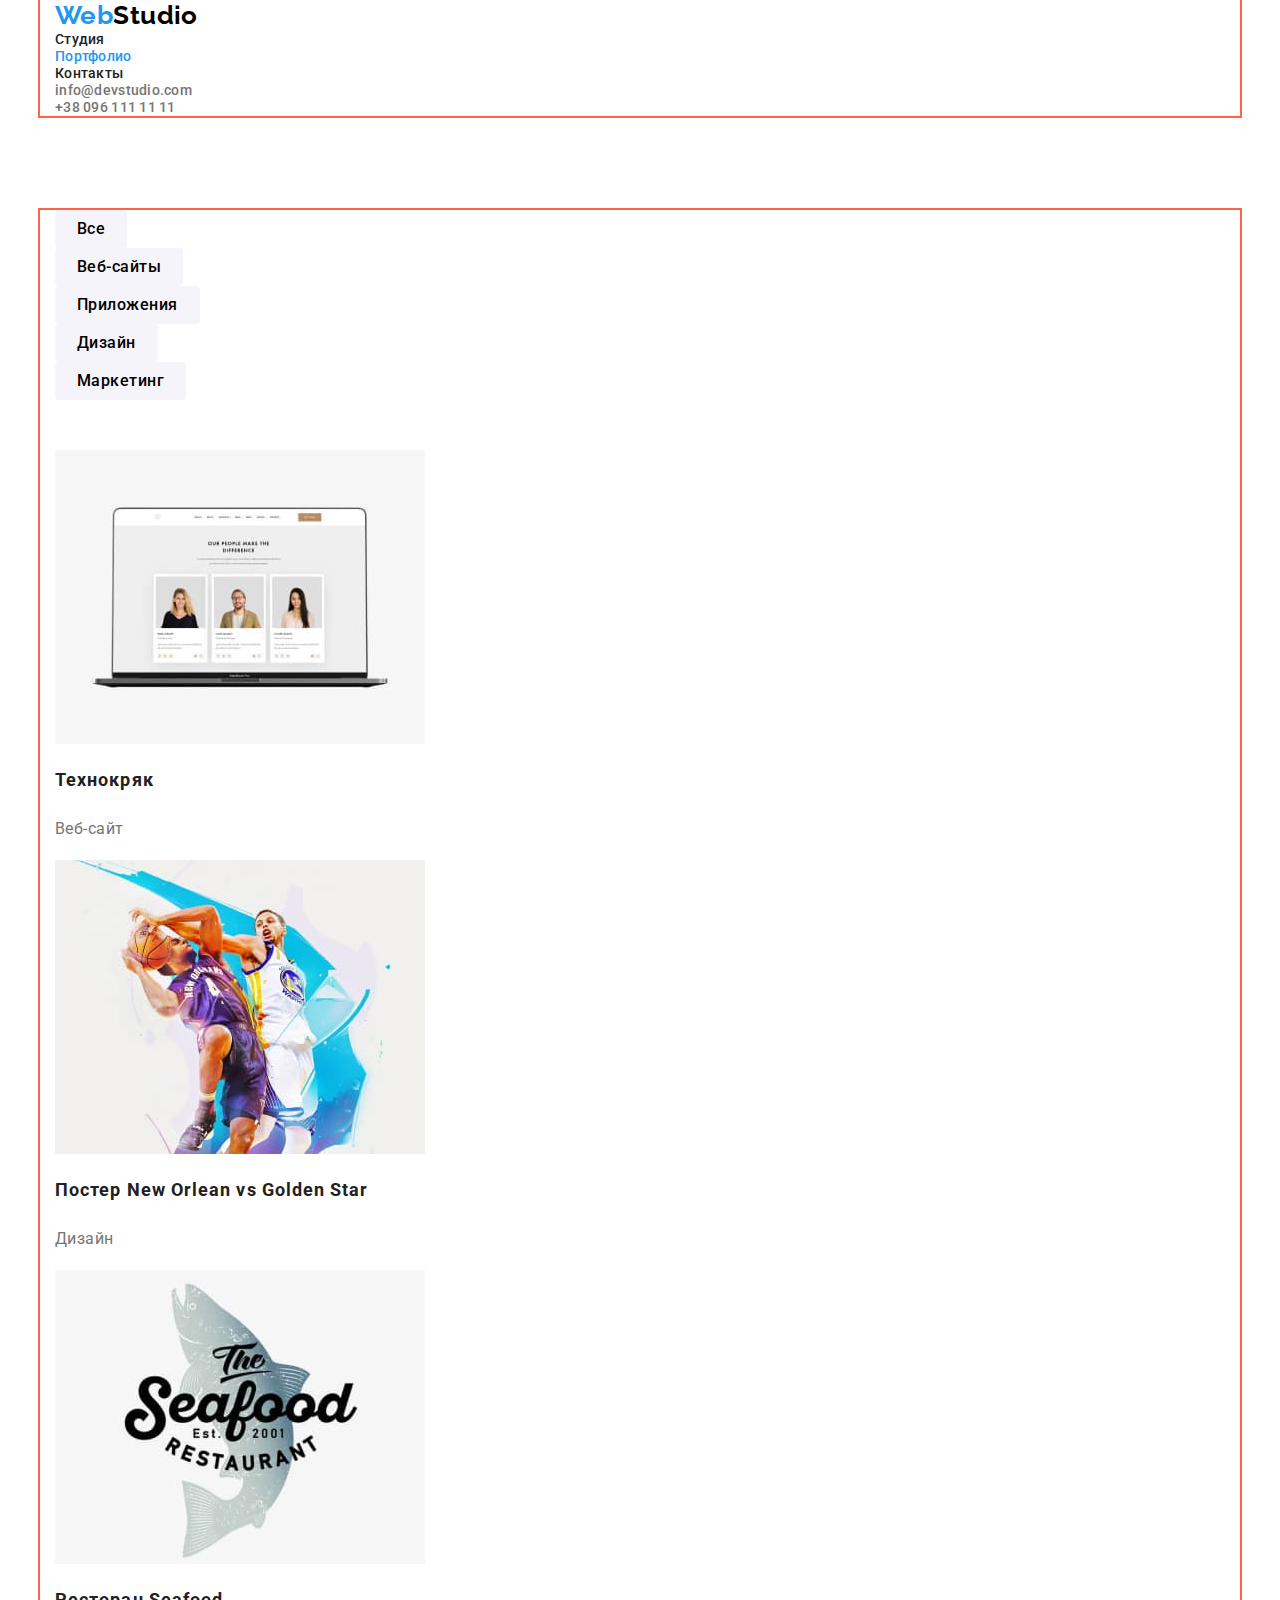
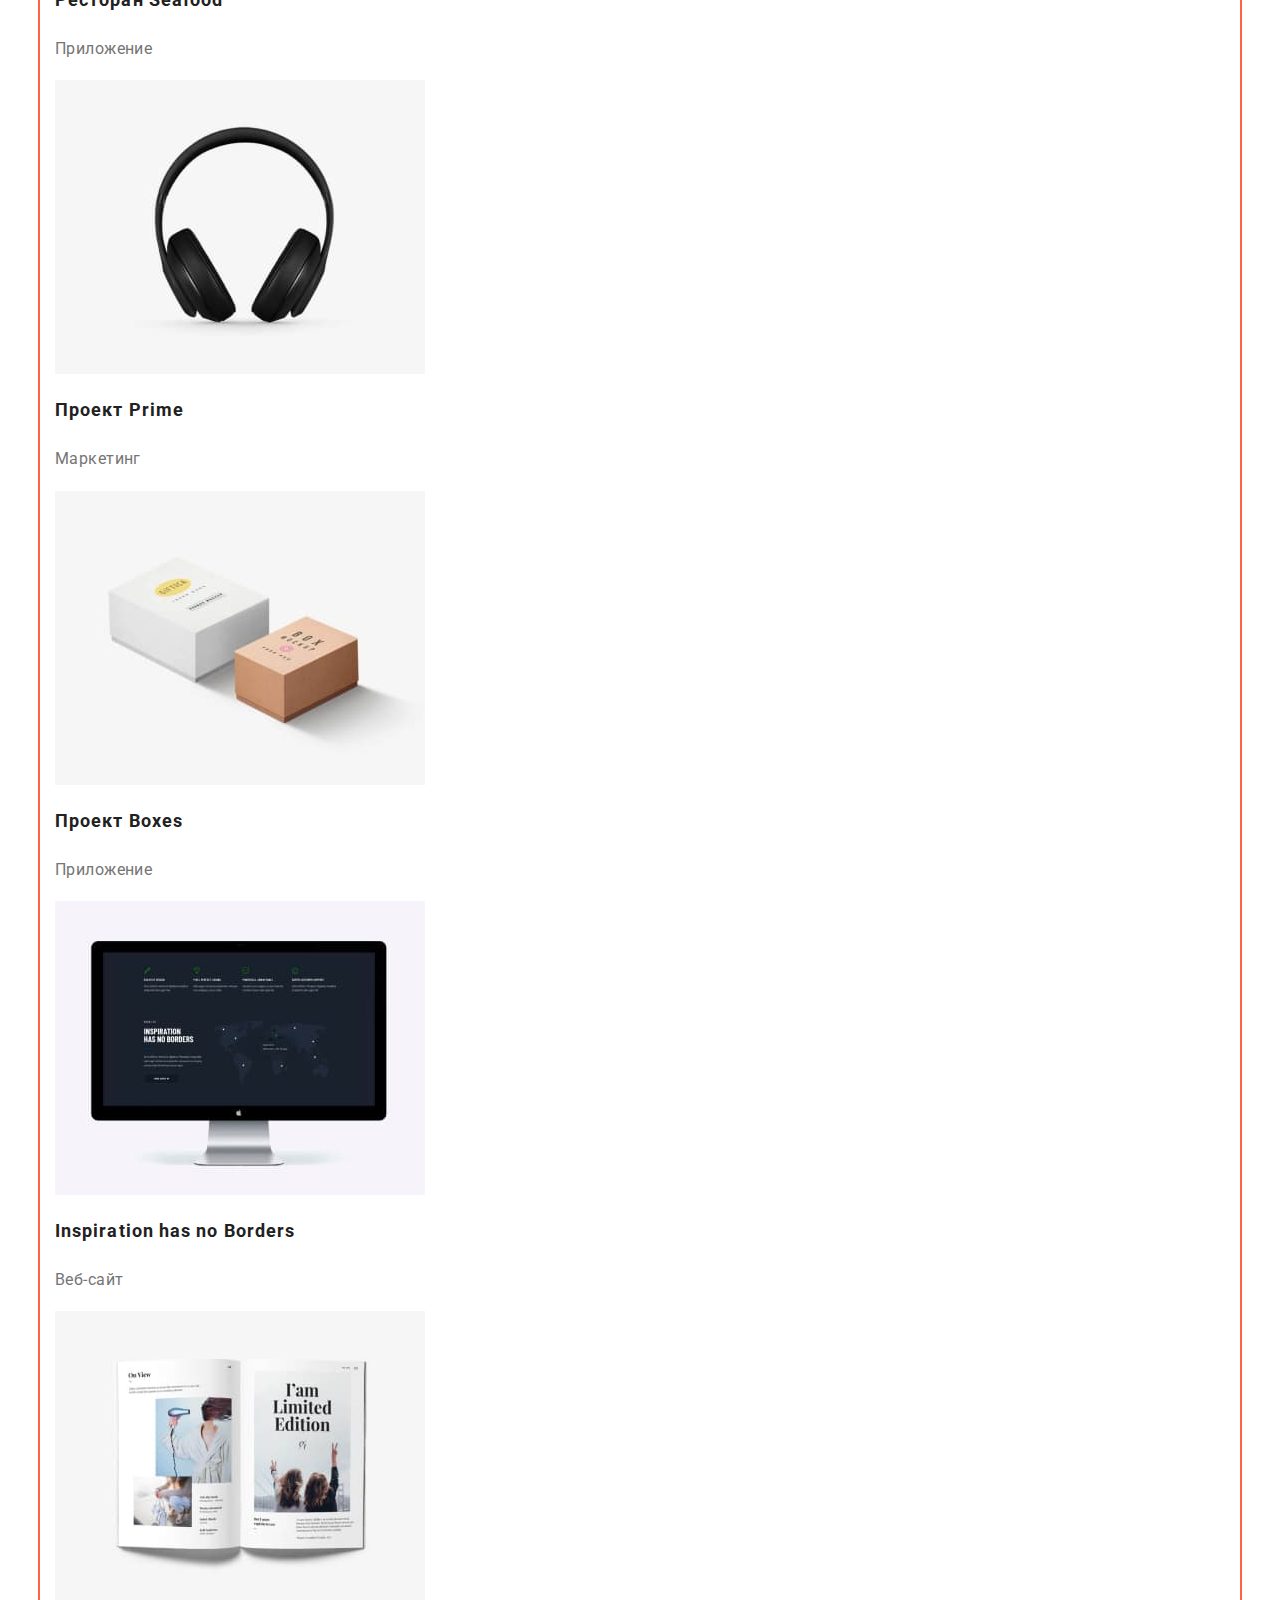
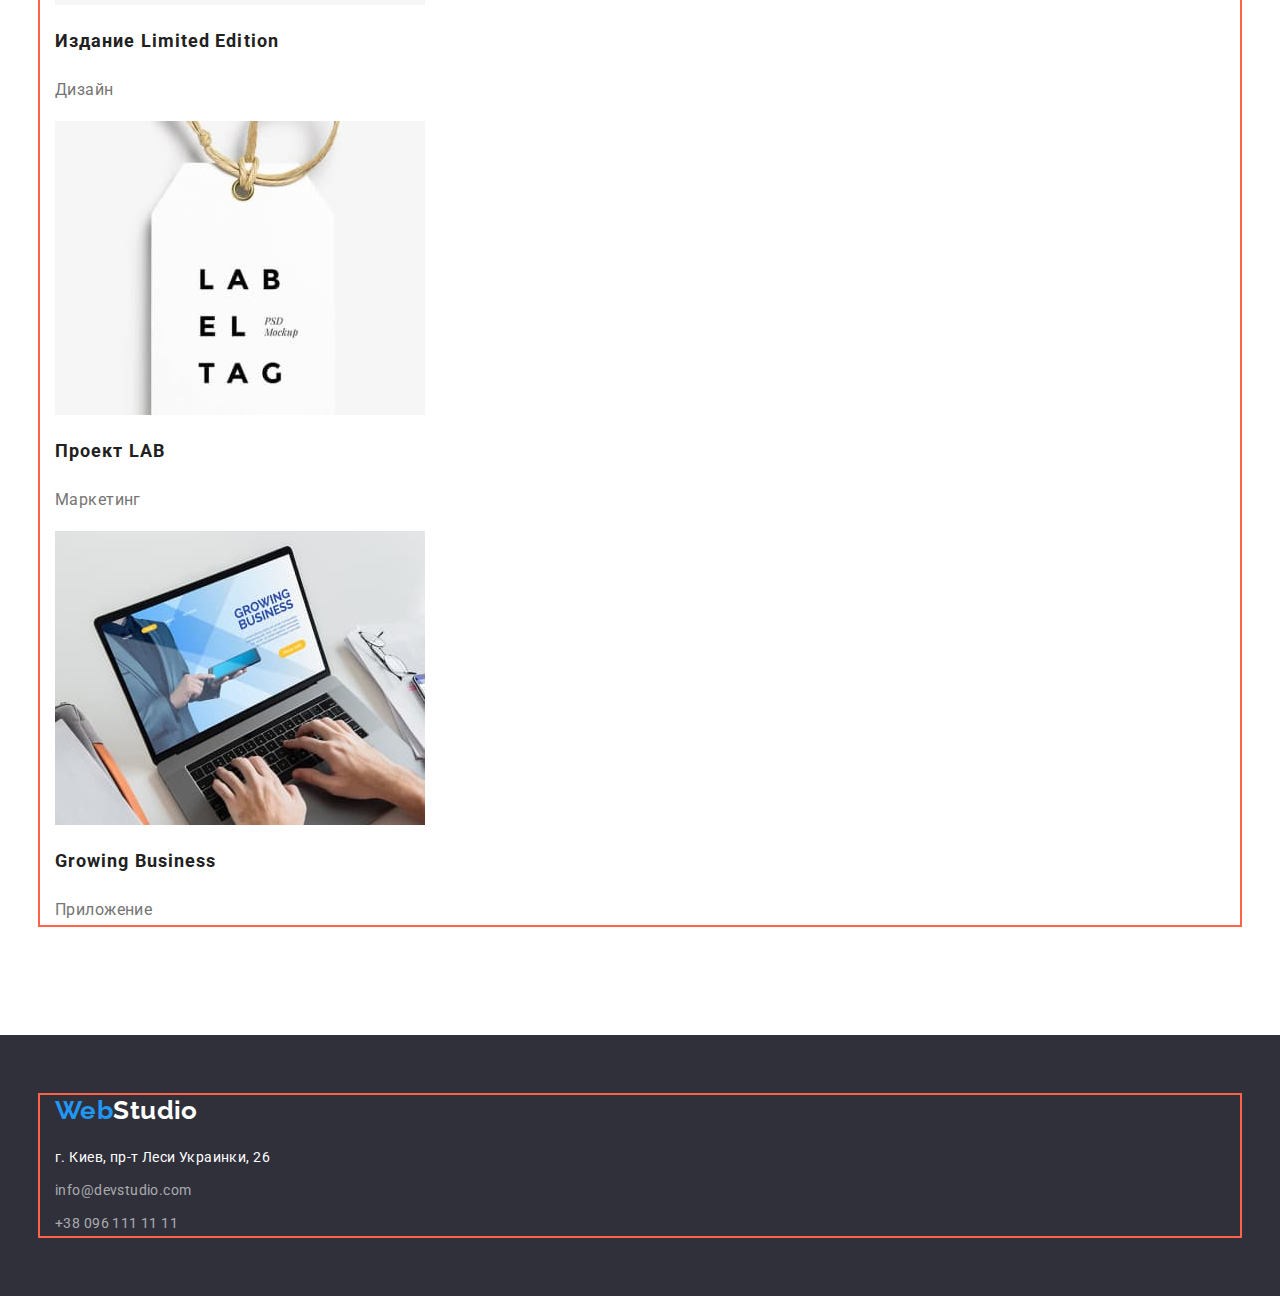
==== commit 8740d79a: "part 1" ====
--- a/portfolio.html
+++ b/portfolio.html
@@ -20,164 +20,20 @@
   <body>
     <!--Header-->
     <header>
-      <nav>
-        <a href="./index.html" class="header-logo-studio link" lang="en">
-          <span class="header-logo-web">Web</span>Studio
-        </a>
-
-        <ul class="header-nav list">
-          <li><a href="./index.html" class="link">Студия</a></li>
-          <li><a href="./portfolio.html" class="link current">Портфолио</a></li>
-          <li><a href="" class="link">Контакты</a></li>
-        </ul>
-      </nav>
-      <ul class="header-contacts list">
-        <li>
-          <a href="mailto:info@devstudio.com" class="link" lang="en"
-            >info@devstudio.com</a
-          >
-        </li>
-        <li><a href="tel:+380961111111" class="link">+38 096 111 11 11</a></li>
-      </ul>
-    </header>
-    <main>
-      <!--Portfolio-Filters-->
-      <section>
-        <h1>Наши проэкты</h1>
-        <ul>
-          <li><button type="button" class="button-filters">Все</button></li>
-          <li>
-            <button type="button" class="button-filters">Веб-сайты</button>
-          </li>
-          <li>
-            <button type="button" class="button-filters">Приложения</button>
-          </li>
-          <li><button type="button" class="button-filters">Дизайн</button></li>
-          <li>
-            <button type="button" class="button-filters">Маркетинг</button>
-          </li>
-        </ul>
-        <!--Portfolio-Projects-->
-        <ul class="projects">
-          <li>
-            <a href="./index.html" class="link">
-              <img
-                src="./images/Technokryak.jpg"
-                alt="Технокряк"
-                width="370"
-                height="294"
-              />
-              <h2 class="projects-title">Технокряк</h2>
-              <p class="projects-type">Веб-сайт</p>
-            </a>
-          </li>
-          <li>
-            <a href="./index.html" class="link">
-              <img
-                src="./images/Poster.jpg"
-                alt="Постер New Orlean vs Golden Star"
-                width="370"
-                height="294"
-              />
-              <h2 class="projects-title">Постер New Orlean vs Golden Star</h2>
-              <p class="projects-type">Дизайн</p>
-            </a>
-          </li>
-          <li>
-            <a href="./index.html" class="link">
-              <img
-                src="./images/Seafood.jpg"
-                alt="Ресторан Seafood"
-                width="370"
-                height="294"
-              />
-              <h2 class="projects-title">Ресторан Seafood</h2>
-              <p class="projects-type">Приложение</p>
-            </a>
-          </li>
-          <li>
-            <a href="./index.html" class="link">
-              <img
-                src="./images/Prime.jpg"
-                alt="Проект Prime"
-                width="370"
-                height="294"
-              />
-              <h2 class="projects-title">Проект Prime</h2>
-              <p class="projects-type">Маркетинг</p>
-            </a>
-          </li>
-          <li>
-            <a href="./index.html" class="link">
-              <img
-                src="./images/Boxes.jpg"
-                alt="Проект Boxes"
-                width="370"
-                height="294"
-              />
-              <h2 class="projects-title">Проект Boxes</h2>
-              <p class="projects-type">Приложение</p>
-            </a>
-          </li>
-          <li>
-            <a href="./index.html" class="link">
-              <img
-                src="./images/Inspiration.jpg"
-                alt="Inspiration has no Borders"
-                width="370"
-                height="294"
-              />
-              <h2 class="projects-title">Inspiration has no Borders</h2>
-              <p class="projects-type">Веб-сайт</p>
-            </a>
-          </li>
-          <li>
-            <a href="./index.html" class="link">
-              <img
-                src="./images/Limited_Edition.jpg"
-                alt="Издание Limited Edition"
-                width="370"
-                height="294"
-              />
-              <h2 class="projects-title">Издание Limited Edition</h2>
-              <p class="projects-type">Дизайн</p>
-            </a>
-          </li>
-          <li>
-            <a href="./index.html" class="link">
-              <img
-                src="./images/LAB.jpg"
-                alt="Проект LAB"
-                width="370"
-                height="294"
-              />
-              <h2 class="projects-title">Проект LAB</h2>
-              <p class="projects-type">Маркетинг</p>
-            </a>
-          </li>
-          <li>
-            <a href="./index.html" class="link">
-              <img
-                src="./images/Growing_Business.jpg"
-                alt="Growing Business"
-                width="370"
-                height="294"
-              />
-              <h2 class="projects-title">Growing Business</h2>
-              <p class="projects-type">Приложение</p>
-            </a>
-          </li>
-        </ul>
-      </section>
-    </main>
-    <!--Footer-->
-    <footer class="footer">
-      <a href="./index.html" class="footer-logo-studio link" lang="en">
-        <span class="footer-logo-web">Web</span>Studio
-      </a>
-      <address class="footer-adress">
-        <p class="location">г. Киев, пр-т Леси Украинки, 26</p>
-        <ul class="footer-contacts list">
+      <div class="container">
+        <nav>
+          <a href="./index.html" class="header-logo-studio link" lang="en">
+            <span class="header-logo-web">Web</span>Studio
+          </a>
+          <ul class="header-nav list">
+            <li><a href="./index.html" class="link">Студия</a></li>
+            <li>
+              <a href="./portfolio.html" class="link current">Портфолио</a>
+            </li>
+            <li><a href="" class="link">Контакты</a></li>
+          </ul>
+        </nav>
+        <ul class="header-contacts list">
           <li>
             <a href="mailto:info@devstudio.com" class="link" lang="en"
               >info@devstudio.com</a
@@ -187,7 +43,162 @@
             <a href="tel:+380961111111" class="link">+38 096 111 11 11</a>
           </li>
         </ul>
-      </address>
+      </div>
+    </header>
+    <main>
+      <!--Portfolio-Filters-->
+      <section class="portfolio-projects">
+        <div class="container">
+          <h1 class="hidden">Наши проэкты</h1>
+          <ul class="filters-list list">
+            <li><button type="button" class="button-filters">Все</button></li>
+            <li>
+              <button type="button" class="button-filters">Веб-сайты</button>
+            </li>
+            <li>
+              <button type="button" class="button-filters">Приложения</button>
+            </li>
+            <li>
+              <button type="button" class="button-filters">Дизайн</button>
+            </li>
+            <li>
+              <button type="button" class="button-filters">Маркетинг</button>
+            </li>
+          </ul>
+          <!--Portfolio-Projects-->
+          <ul class="projects-list list">
+            <li>
+              <a href="./index.html" class="link">
+                <img
+                  src="./images/Technokryak.jpg"
+                  alt="Технокряк"
+                  width="370"
+                  height="294"
+                />
+                <h2 class="projects-title">Технокряк</h2>
+                <p class="projects-type">Веб-сайт</p>
+              </a>
+            </li>
+            <li>
+              <a href="./index.html" class="link">
+                <img
+                  src="./images/Poster.jpg"
+                  alt="Постер New Orlean vs Golden Star"
+                  width="370"
+                  height="294"
+                />
+                <h2 class="projects-title">Постер New Orlean vs Golden Star</h2>
+                <p class="projects-type">Дизайн</p>
+              </a>
+            </li>
+            <li>
+              <a href="./index.html" class="link">
+                <img
+                  src="./images/Seafood.jpg"
+                  alt="Ресторан Seafood"
+                  width="370"
+                  height="294"
+                />
+                <h2 class="projects-title">Ресторан Seafood</h2>
+                <p class="projects-type">Приложение</p>
+              </a>
+            </li>
+            <li>
+              <a href="./index.html" class="link">
+                <img
+                  src="./images/Prime.jpg"
+                  alt="Проект Prime"
+                  width="370"
+                  height="294"
+                />
+                <h2 class="projects-title">Проект Prime</h2>
+                <p class="projects-type">Маркетинг</p>
+              </a>
+            </li>
+            <li>
+              <a href="./index.html" class="link">
+                <img
+                  src="./images/Boxes.jpg"
+                  alt="Проект Boxes"
+                  width="370"
+                  height="294"
+                />
+                <h2 class="projects-title">Проект Boxes</h2>
+                <p class="projects-type">Приложение</p>
+              </a>
+            </li>
+            <li>
+              <a href="./index.html" class="link">
+                <img
+                  src="./images/Inspiration.jpg"
+                  alt="Inspiration has no Borders"
+                  width="370"
+                  height="294"
+                />
+                <h2 class="projects-title">Inspiration has no Borders</h2>
+                <p class="projects-type">Веб-сайт</p>
+              </a>
+            </li>
+            <li>
+              <a href="./index.html" class="link">
+                <img
+                  src="./images/Limited_Edition.jpg"
+                  alt="Издание Limited Edition"
+                  width="370"
+                  height="294"
+                />
+                <h2 class="projects-title">Издание Limited Edition</h2>
+                <p class="projects-type">Дизайн</p>
+              </a>
+            </li>
+            <li>
+              <a href="./index.html" class="link">
+                <img
+                  src="./images/LAB.jpg"
+                  alt="Проект LAB"
+                  width="370"
+                  height="294"
+                />
+                <h2 class="projects-title">Проект LAB</h2>
+                <p class="projects-type">Маркетинг</p>
+              </a>
+            </li>
+            <li>
+              <a href="./index.html" class="link">
+                <img
+                  src="./images/Growing_Business.jpg"
+                  alt="Growing Business"
+                  width="370"
+                  height="294"
+                />
+                <h2 class="projects-title">Growing Business</h2>
+                <p class="projects-type">Приложение</p>
+              </a>
+            </li>
+          </ul>
+        </div>
+      </section>
+    </main>
+    <!--Footer-->
+    <footer class="footer">
+      <div class="container">
+        <a href="./index.html" class="footer-logo-studio link" lang="en">
+          <span class="footer-logo-web">Web</span>Studio
+        </a>
+        <address class="footer-adress">
+          <p class="location">г. Киев, пр-т Леси Украинки, 26</p>
+          <ul class="footer-contacts list">
+            <li class="mail">
+              <a href="mailto:info@devstudio.com" class="link" lang="en"
+                >info@devstudio.com</a
+              >
+            </li>
+            <li class="tel">
+              <a href="tel:+380961111111" class="link">+38 096 111 11 11</a>
+            </li>
+          </ul>
+        </address>
+      </div>
     </footer>
   </body>
 </html>
--- a/css/styles.css
+++ b/css/styles.css
@@ -24,12 +24,27 @@
   letter-spacing: 0.03em;
 }
 
-ul {
+.list {
   list-style: none;
+  padding: 0;
+  margin: 0;
 }
 
 .link {
   text-decoration: none;
+}
+
+.container {
+  width: 1200px;
+  margin-right: auto;
+  margin-left: auto;
+  padding-left: 15px;
+  padding-right: 15px;
+  outline: 2px solid tomato;
+}
+
+.hidden {
+  display: none;
 }
 /* ------------------------------------------------------------ */
 /* logo */
@@ -53,7 +68,9 @@
 }
 
 .footer-logo-studio {
-  color: var(--white-color);
+  display: inline-block;
+  color: var(--white-color);
+  margin-bottom: 20px;
 }
 /* ------------------------------------------------------------ */
 /* header */
@@ -88,6 +105,8 @@
 /* footer */
 .footer {
   background-color: var(--tertiary-bg-color);
+  padding-top: 60px;
+  padding-bottom: 60px;
 }
 
 .footer-adress {
@@ -97,6 +116,12 @@
 
 .location {
   color: var(--white-color);
+  margin-top: 0;
+  margin-bottom: 9px;
+}
+
+.mail {
+  margin-bottom: 9px;
 }
 
 .footer-contacts .link {
@@ -107,15 +132,19 @@
 /* ------------------------------------------------------------ */
 /* Index-Section1-Hero */
 .hero {
+  text-align: center;
   background-color: var(--tertiary-bg-color);
+  padding-top: 200px;
+  padding-bottom: 200px;
 }
 
 .hero-title {
+  margin-top: 0;
+  margin-bottom: 30px;
   color: var(--white-color);
   font-weight: 900;
   font-size: 44px;
   line-height: 1.36;
-  text-align: center;
   letter-spacing: 0.06em;
   text-transform: uppercase;
 }
@@ -126,9 +155,14 @@
   background-color: var(--accent-color);
   font-weight: 700;
   font-size: 16px;
-  line-height: 1.8;
+  line-height: 1.9;
   letter-spacing: 0.06em;
   border: none;
+  border-radius: 4px;
+  padding: 10px 32px;
+  min-width: 200px;
+  text-align: center;
+  display: inline-block;
 }
 
 .button-hero:hover,
@@ -137,34 +171,60 @@
 }
 /* ------------------------------------------------------------ */
 /* Index-Section2-Features */
+.features {
+  padding-top: 94px;
+  padding-bottom: 94px;
+}
 .features-list .features-title {
   font-weight: 700;
   line-height: 1.14;
   font-size: 14px;
   text-transform: uppercase;
+  margin-top: 0;
+  margin-bottom: 10px;
 }
 
 .features-list .features-text {
   color: var(--secondary-text-color);
   line-height: 1.71;
+  margin-top: 0;
+  margin-bottom: 0;
 }
 /* ------------------------------------------------------------ */
 /* Index-Section3-Work */
-.section-title {
+.work {
+  padding-bottom: 94px;
+}
+
+.work-title {
   color: #212121;
   font-weight: 700;
   font-size: 36px;
   line-height: 1.17;
   text-align: center;
-}
+  margin-top: 0;
+  margin-bottom: 50px;
+}
+
 /* ------------------------------------------------------------ */
 /* Index-Section4-Team */
-/* .section-title (Section3) is dublicated in this section */
 .team {
   background-color: var(--secondary-bg-color);
+  padding-top: 94px;
+  padding-bottom: 94px;
 }
 
 .team-title {
+  color: #212121;
+  font-weight: 700;
+  font-size: 36px;
+  line-height: 1.17;
+  text-align: center;
+  margin-top: 0;
+  margin-bottom: 50px;
+}
+
+.team-crew {
   font-weight: 500;
 }
 
@@ -172,7 +232,7 @@
   color: var(--secondary-text-color);
 }
 
-.team-title,
+.team-crew,
 .team-position {
   font-size: 16px;
   line-height: 1.19;
@@ -187,7 +247,12 @@
   font-weight: 500;
   font-size: 16px;
   line-height: 1.63;
+  letter-spacing: 0.03em;
   border: none;
+  border-radius: 4px;
+  padding: 6px 22px;
+  display: inline-block;
+  text-align: center;
 }
 
 .button-filters:hover,
@@ -197,7 +262,11 @@
 }
 /* ------------------------------------------------------------ */
 /* Portfolio-Projects */
-.projects .projects-title {
+.portfolio-projects {
+  padding-top: 94px;
+  padding-bottom: 94px;
+}
+.projects-list .projects-title {
   color: var(--primary-text-color);
   font-weight: 700;
   font-size: 18px;
@@ -205,9 +274,13 @@
   letter-spacing: 0.06em;
 }
 
-.projects .projects-type {
+.projects-list .projects-type {
   color: var(--secondary-text-color);
   font-size: 16px;
   line-height: 1.88;
 }
-/* ------------------------------------------------------------ */
+
+.filters-list {
+  margin-bottom: 50px;
+}
+/* ------------------------------------------------------------ */
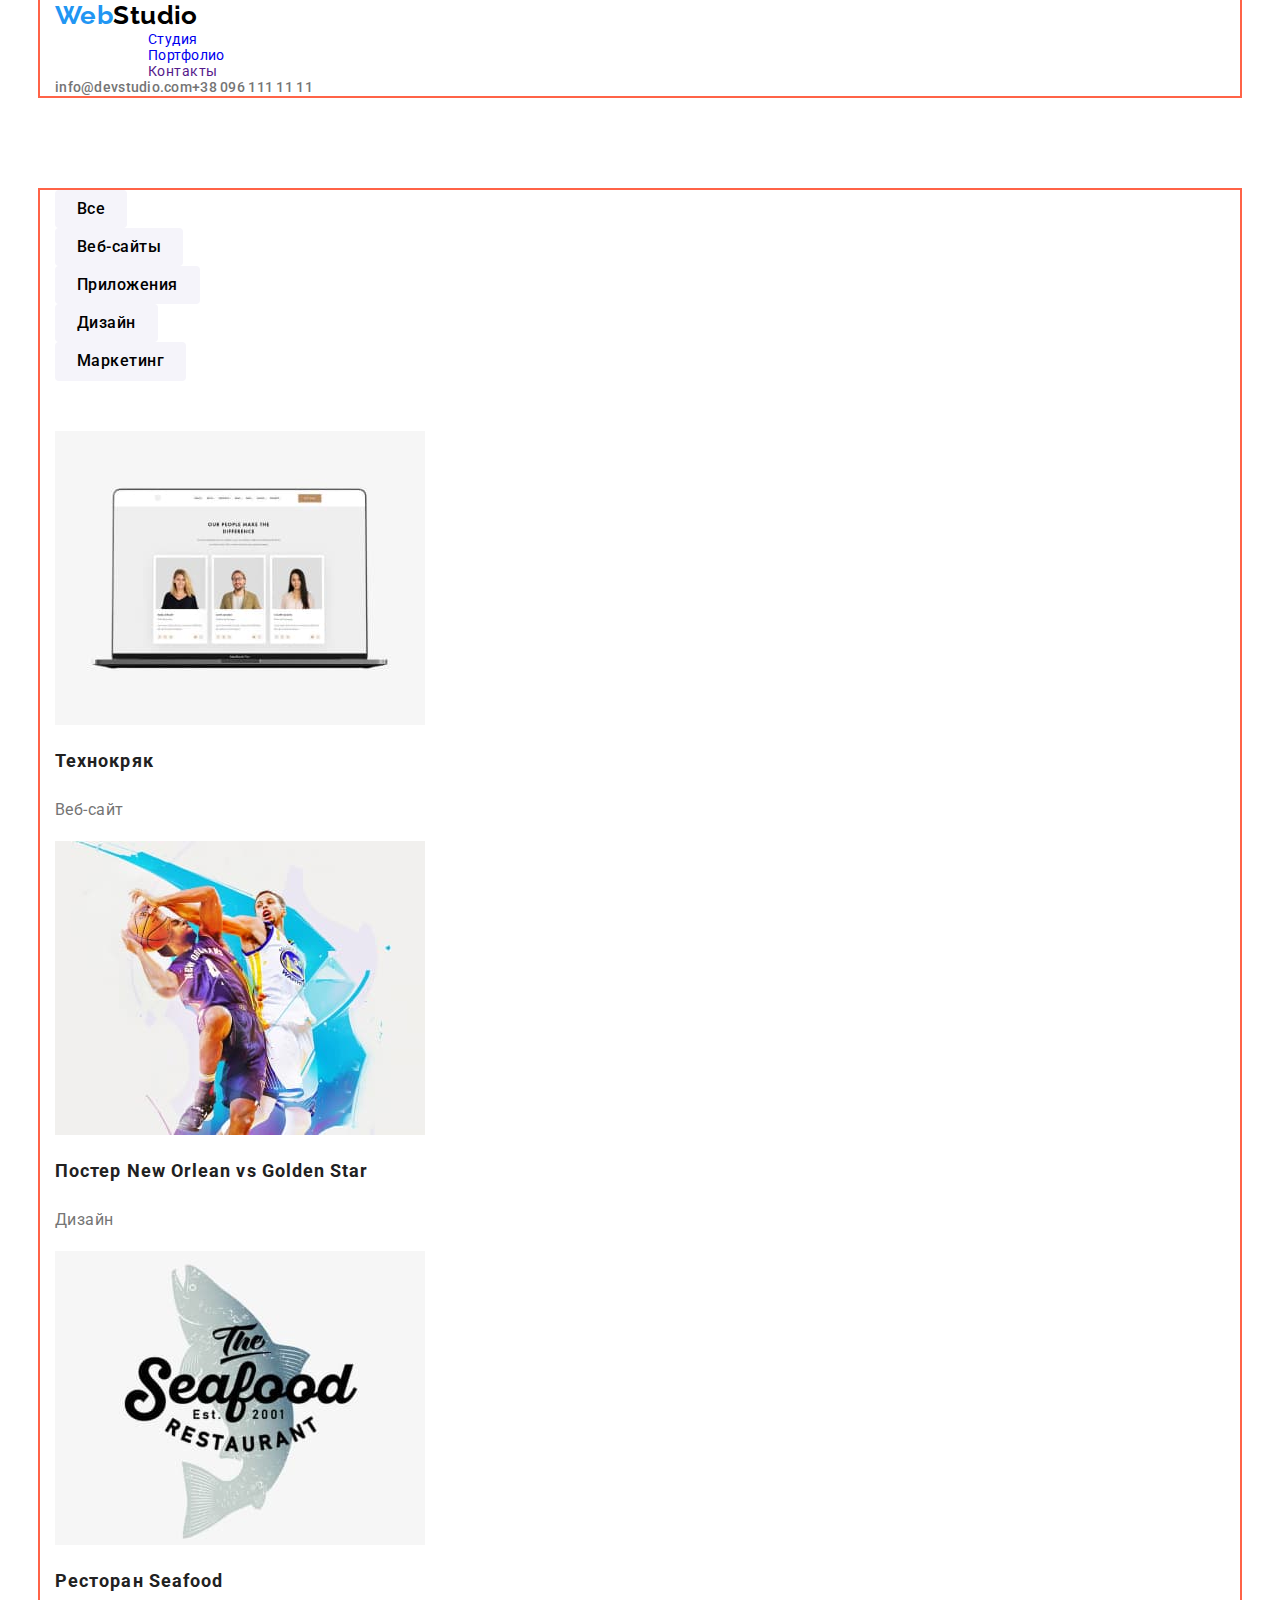
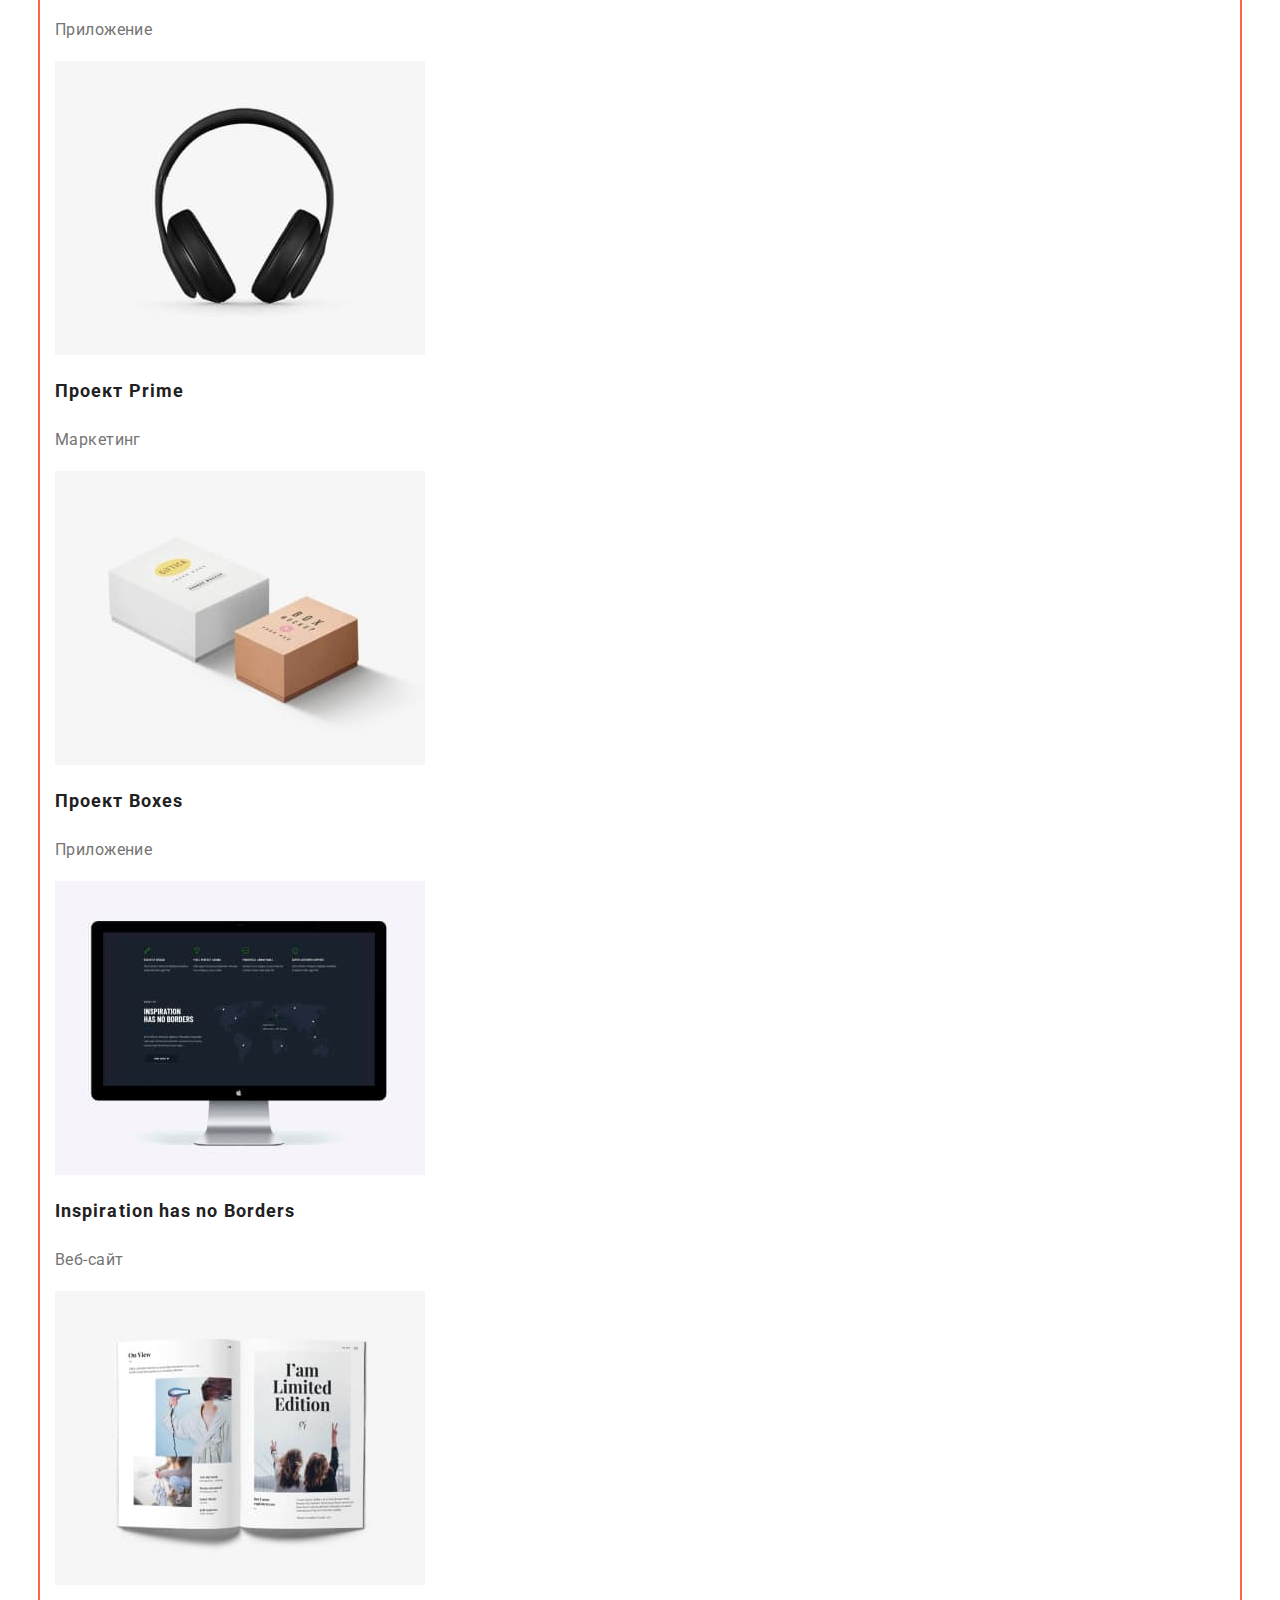
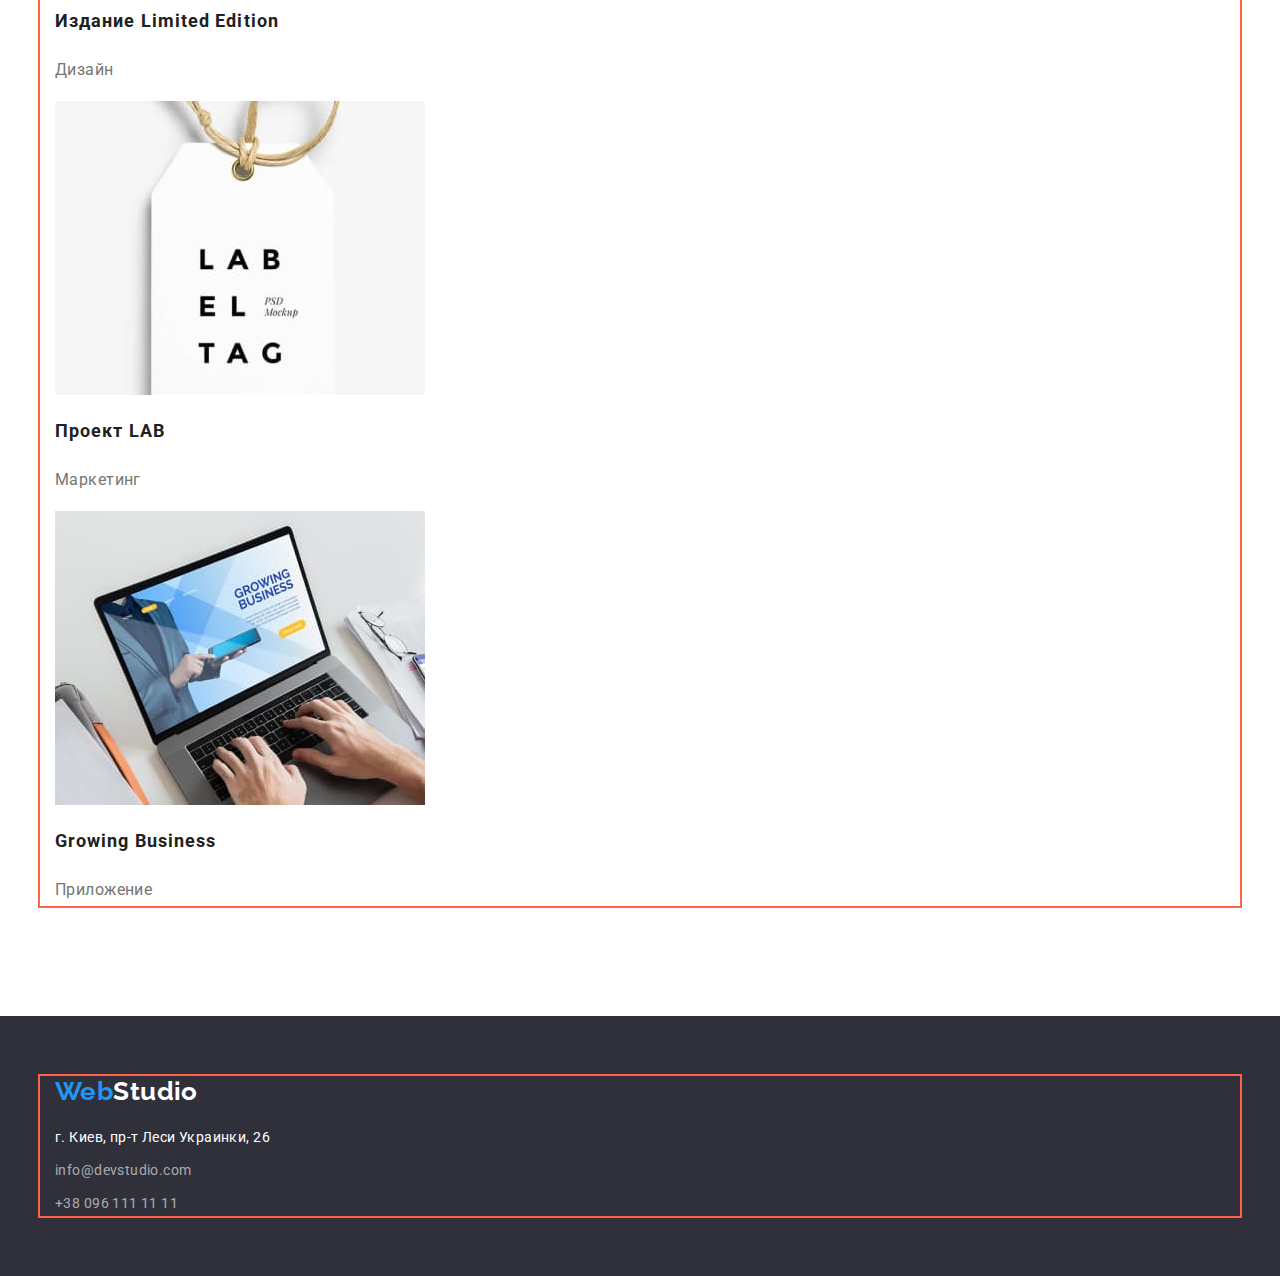
==== commit 65b46164: "update 3" ====
--- a/portfolio.html
+++ b/portfolio.html
@@ -50,7 +50,7 @@
       <section class="portfolio-projects">
         <div class="container">
           <h1 class="hidden">Наши проэкты</h1>
-          <ul class="filters-list list">
+          <ul class="portfolio-projects-filters-list list">
             <li><button type="button" class="button-filters">Все</button></li>
             <li>
               <button type="button" class="button-filters">Веб-сайты</button>
@@ -66,7 +66,7 @@
             </li>
           </ul>
           <!--Portfolio-Projects-->
-          <ul class="projects-list list">
+          <ul class="portfolio-projects-list list">
             <li>
               <a href="./index.html" class="link">
                 <img
@@ -75,8 +75,8 @@
                   width="370"
                   height="294"
                 />
-                <h2 class="projects-title">Технокряк</h2>
-                <p class="projects-type">Веб-сайт</p>
+                <h2 class="portfolio-projects-title">Технокряк</h2>
+                <p class="portfolio-projects-type">Веб-сайт</p>
               </a>
             </li>
             <li>
@@ -87,8 +87,10 @@
                   width="370"
                   height="294"
                 />
-                <h2 class="projects-title">Постер New Orlean vs Golden Star</h2>
-                <p class="projects-type">Дизайн</p>
+                <h2 class="portfolio-projects-title">
+                  Постер New Orlean vs Golden Star
+                </h2>
+                <p class="portfolio-projects-type">Дизайн</p>
               </a>
             </li>
             <li>
@@ -99,8 +101,8 @@
                   width="370"
                   height="294"
                 />
-                <h2 class="projects-title">Ресторан Seafood</h2>
-                <p class="projects-type">Приложение</p>
+                <h2 class="portfolio-projects-title">Ресторан Seafood</h2>
+                <p class="portfolio-projects-type">Приложение</p>
               </a>
             </li>
             <li>
@@ -111,8 +113,8 @@
                   width="370"
                   height="294"
                 />
-                <h2 class="projects-title">Проект Prime</h2>
-                <p class="projects-type">Маркетинг</p>
+                <h2 class="portfolio-projects-title">Проект Prime</h2>
+                <p class="portfolio-projects-type">Маркетинг</p>
               </a>
             </li>
             <li>
@@ -123,8 +125,8 @@
                   width="370"
                   height="294"
                 />
-                <h2 class="projects-title">Проект Boxes</h2>
-                <p class="projects-type">Приложение</p>
+                <h2 class="portfolio-projects-title">Проект Boxes</h2>
+                <p class="portfolio-projects-type">Приложение</p>
               </a>
             </li>
             <li>
@@ -135,8 +137,10 @@
                   width="370"
                   height="294"
                 />
-                <h2 class="projects-title">Inspiration has no Borders</h2>
-                <p class="projects-type">Веб-сайт</p>
+                <h2 class="portfolio-projects-title">
+                  Inspiration has no Borders
+                </h2>
+                <p class="portfolio-projects-type">Веб-сайт</p>
               </a>
             </li>
             <li>
@@ -147,8 +151,10 @@
                   width="370"
                   height="294"
                 />
-                <h2 class="projects-title">Издание Limited Edition</h2>
-                <p class="projects-type">Дизайн</p>
+                <h2 class="portfolio-projects-title">
+                  Издание Limited Edition
+                </h2>
+                <p class="portfolio-projects-type">Дизайн</p>
               </a>
             </li>
             <li>
@@ -159,8 +165,8 @@
                   width="370"
                   height="294"
                 />
-                <h2 class="projects-title">Проект LAB</h2>
-                <p class="projects-type">Маркетинг</p>
+                <h2 class="portfolio-projects-title">Проект LAB</h2>
+                <p class="portfolio-projects-type">Маркетинг</p>
               </a>
             </li>
             <li>
@@ -171,8 +177,8 @@
                   width="370"
                   height="294"
                 />
-                <h2 class="projects-title">Growing Business</h2>
-                <p class="projects-type">Приложение</p>
+                <h2 class="portfolio-projects-title">Growing Business</h2>
+                <p class="portfolio-projects-type">Приложение</p>
               </a>
             </li>
           </ul>
@@ -186,14 +192,14 @@
           <span class="footer-logo-web">Web</span>Studio
         </a>
         <address class="footer-adress">
-          <p class="location">г. Киев, пр-т Леси Украинки, 26</p>
+          <p class="footer-location">г. Киев, пр-т Леси Украинки, 26</p>
           <ul class="footer-contacts list">
-            <li class="mail">
+            <li class="footer-mail">
               <a href="mailto:info@devstudio.com" class="link" lang="en"
                 >info@devstudio.com</a
               >
             </li>
-            <li class="tel">
+            <li class="footer-tel">
               <a href="tel:+380961111111" class="link">+38 096 111 11 11</a>
             </li>
           </ul>
--- a/css/styles.css
+++ b/css/styles.css
@@ -74,27 +74,58 @@
 }
 /* ------------------------------------------------------------ */
 /* header */
-.header-nav .link.current {
+.header-box {
+  display: flex;
+  align-items: center;
+}
+
+.header-nav {
+  margin-left: 93px;
+}
+
+.header-menu {
+  display: flex;
+}
+
+.header-menu .item + .item {
+  margin-left: 50px;
+}
+
+.header-menu .link.current {
   color: var(--accent-color);
 }
 
-.header-nav .link {
+.header-menu .link {
   color: var(--primary-text-color);
+  display: block;
+  padding-top: 32px;
+  padding-bottom: 32px;
+}
+
+.header-contacts {
+  display: flex;
+  margin-left: auto;
+}
+
+.header-contacts .item + .item {
+  margin-left: 50px;
 }
 
 .header-contacts .link {
   color: var(--secondary-text-color);
-}
-
-.header-nav .link,
+  padding-top: 32px;
+  padding-bottom: 32px;
+}
+
+.header-menu .link,
 .header-contacts .link {
   font-weight: 500;
   line-height: 1.14;
   letter-spacing: 0.02em;
 }
 
-.header-nav .link:hover,
-.header-nav .link:focus,
+.header-menu .link:hover,
+.header-menu .link:focus,
 .header-contacts .link:hover,
 .header-contacts .link:focus,
 .footer-contacts .link:hover,
@@ -114,13 +145,13 @@
   line-height: 1.71;
 }
 
-.location {
+.footer-location {
   color: var(--white-color);
   margin-top: 0;
   margin-bottom: 9px;
 }
 
-.mail {
+.footer-mail {
   margin-bottom: 9px;
 }
 
@@ -131,14 +162,14 @@
 /*                       Index Main */
 /* ------------------------------------------------------------ */
 /* Index-Section1-Hero */
-.hero {
+.index-hero {
   text-align: center;
   background-color: var(--tertiary-bg-color);
   padding-top: 200px;
   padding-bottom: 200px;
 }
 
-.hero-title {
+.index-hero-title {
   margin-top: 0;
   margin-bottom: 30px;
   color: var(--white-color);
@@ -149,7 +180,7 @@
   text-transform: uppercase;
 }
 
-.button-hero {
+.index-hero-button {
   cursor: pointer;
   color: var(--white-color);
   background-color: var(--accent-color);
@@ -165,17 +196,17 @@
   display: inline-block;
 }
 
-.button-hero:hover,
-.button-hero:focus {
+.index-hero-button:hover,
+.index-hero-button:focus {
   background-color: var(--button-hover-color);
 }
 /* ------------------------------------------------------------ */
 /* Index-Section2-Features */
-.features {
+.index-features {
   padding-top: 94px;
   padding-bottom: 94px;
 }
-.features-list .features-title {
+.index-features-list .index-features-title {
   font-weight: 700;
   line-height: 1.14;
   font-size: 14px;
@@ -184,7 +215,7 @@
   margin-bottom: 10px;
 }
 
-.features-list .features-text {
+.index-features-list .index-features-text {
   color: var(--secondary-text-color);
   line-height: 1.71;
   margin-top: 0;
@@ -192,11 +223,11 @@
 }
 /* ------------------------------------------------------------ */
 /* Index-Section3-Work */
-.work {
+.index-work {
   padding-bottom: 94px;
 }
 
-.work-title {
+.index-work-title {
   color: #212121;
   font-weight: 700;
   font-size: 36px;
@@ -208,13 +239,13 @@
 
 /* ------------------------------------------------------------ */
 /* Index-Section4-Team */
-.team {
+.index-team {
   background-color: var(--secondary-bg-color);
   padding-top: 94px;
   padding-bottom: 94px;
 }
 
-.team-title {
+.index-team-title {
   color: #212121;
   font-weight: 700;
   font-size: 36px;
@@ -224,16 +255,16 @@
   margin-bottom: 50px;
 }
 
-.team-crew {
+.index-team-crew {
   font-weight: 500;
 }
 
-.team-position {
+.index-team-position {
   color: var(--secondary-text-color);
 }
 
-.team-crew,
-.team-position {
+.index-team-crew,
+.index-team-position {
   font-size: 16px;
   line-height: 1.19;
 }
@@ -266,7 +297,7 @@
   padding-top: 94px;
   padding-bottom: 94px;
 }
-.projects-list .projects-title {
+.portfolio-projects-list .portfolio-projects-title {
   color: var(--primary-text-color);
   font-weight: 700;
   font-size: 18px;
@@ -274,13 +305,13 @@
   letter-spacing: 0.06em;
 }
 
-.projects-list .projects-type {
+.portfolio-projects-list .portfolio-projects-type {
   color: var(--secondary-text-color);
   font-size: 16px;
   line-height: 1.88;
 }
 
-.filters-list {
+.portfolio-projects-filters-list {
   margin-bottom: 50px;
 }
 /* ------------------------------------------------------------ */
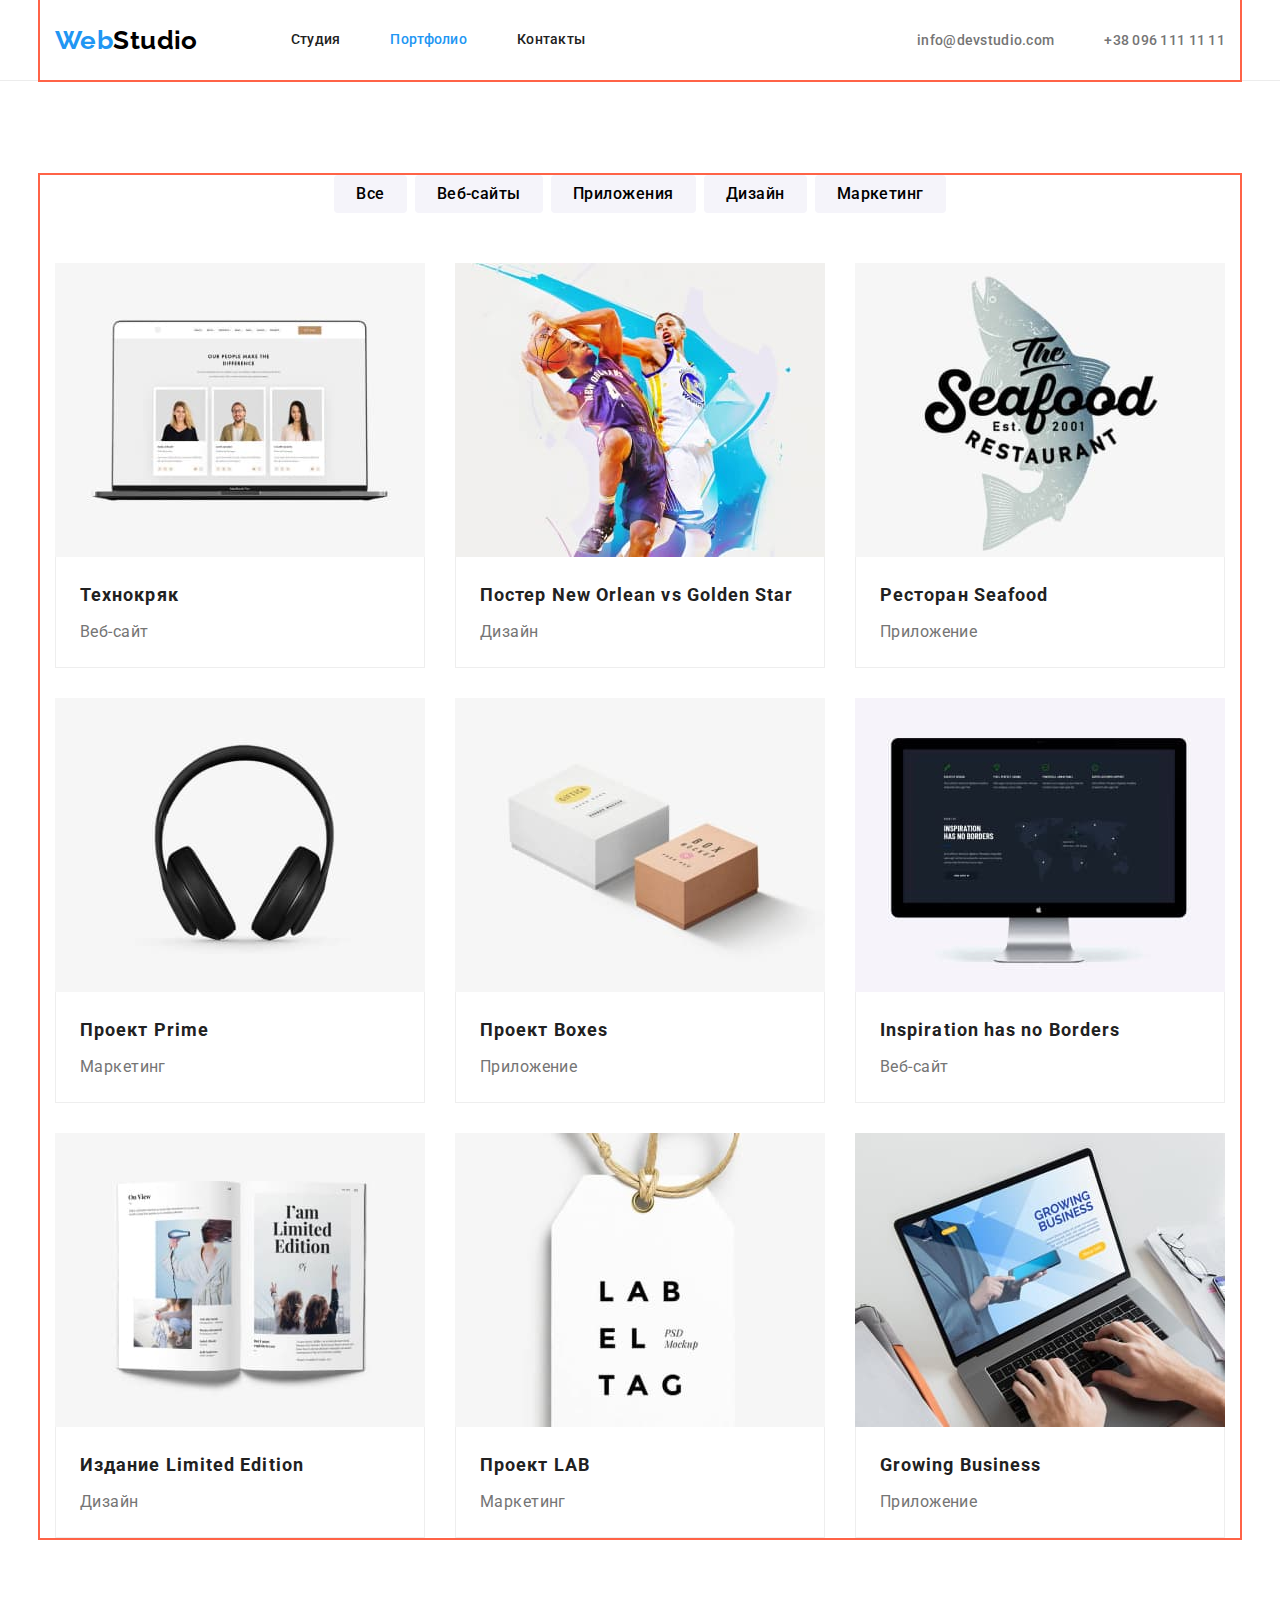
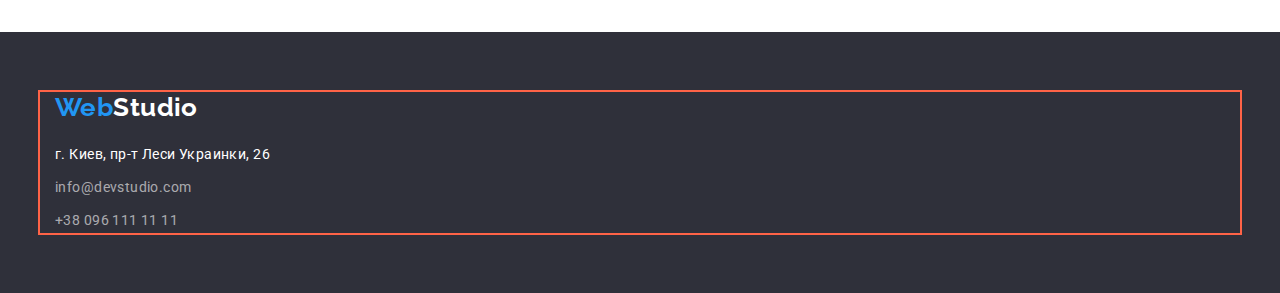
==== commit 4627313a: "update 5" ====
--- a/portfolio.html
+++ b/portfolio.html
@@ -19,27 +19,29 @@
   </head>
   <body>
     <!--Header-->
-    <header>
-      <div class="container">
-        <nav>
-          <a href="./index.html" class="header-logo-studio link" lang="en">
-            <span class="header-logo-web">Web</span>Studio
-          </a>
-          <ul class="header-nav list">
-            <li><a href="./index.html" class="link">Студия</a></li>
-            <li>
+    <header class="header">
+      <div class="container header-box">
+        <a href="./index.html" class="header-logo-studio link" lang="en">
+          <span class="header-logo-web">Web</span>Studio
+        </a>
+        <nav class="header-nav">
+          <ul class="header-menu list">
+            <li class="item">
+              <a href="./index.html" class="link">Студия</a>
+            </li>
+            <li class="item">
               <a href="./portfolio.html" class="link current">Портфолио</a>
             </li>
-            <li><a href="" class="link">Контакты</a></li>
+            <li class="item"><a href="" class="link">Контакты</a></li>
           </ul>
         </nav>
         <ul class="header-contacts list">
-          <li>
+          <li class="item">
             <a href="mailto:info@devstudio.com" class="link" lang="en"
               >info@devstudio.com</a
             >
           </li>
-          <li>
+          <li class="item">
             <a href="tel:+380961111111" class="link">+38 096 111 11 11</a>
           </li>
         </ul>
@@ -51,23 +53,25 @@
         <div class="container">
           <h1 class="hidden">Наши проэкты</h1>
           <ul class="portfolio-projects-filters-list list">
-            <li><button type="button" class="button-filters">Все</button></li>
-            <li>
+            <li class="item">
+              <button type="button" class="button-filters">Все</button>
+            </li>
+            <li class="item">
               <button type="button" class="button-filters">Веб-сайты</button>
             </li>
-            <li>
+            <li class="item">
               <button type="button" class="button-filters">Приложения</button>
             </li>
-            <li>
+            <li class="item">
               <button type="button" class="button-filters">Дизайн</button>
             </li>
-            <li>
+            <li class="item">
               <button type="button" class="button-filters">Маркетинг</button>
             </li>
           </ul>
           <!--Portfolio-Projects-->
           <ul class="portfolio-projects-list list">
-            <li>
+            <li class="item">
               <a href="./index.html" class="link">
                 <img
                   src="./images/Technokryak.jpg"
@@ -75,11 +79,13 @@
                   width="370"
                   height="294"
                 />
-                <h2 class="portfolio-projects-title">Технокряк</h2>
-                <p class="portfolio-projects-type">Веб-сайт</p>
-              </a>
-            </li>
-            <li>
+                <div class="projects-part2">
+                  <h2 class="portfolio-projects-title">Технокряк</h2>
+                  <p class="portfolio-projects-type">Веб-сайт</p>
+                </div>
+              </a>
+            </li>
+            <li class="item">
               <a href="./index.html" class="link">
                 <img
                   src="./images/Poster.jpg"
@@ -87,13 +93,15 @@
                   width="370"
                   height="294"
                 />
-                <h2 class="portfolio-projects-title">
-                  Постер New Orlean vs Golden Star
-                </h2>
-                <p class="portfolio-projects-type">Дизайн</p>
-              </a>
-            </li>
-            <li>
+                <div class="projects-part2">
+                  <h2 class="portfolio-projects-title">
+                    Постер New Orlean vs Golden Star
+                  </h2>
+                  <p class="portfolio-projects-type">Дизайн</p>
+                </div>
+              </a>
+            </li>
+            <li class="item">
               <a href="./index.html" class="link">
                 <img
                   src="./images/Seafood.jpg"
@@ -101,11 +109,13 @@
                   width="370"
                   height="294"
                 />
-                <h2 class="portfolio-projects-title">Ресторан Seafood</h2>
-                <p class="portfolio-projects-type">Приложение</p>
-              </a>
-            </li>
-            <li>
+                <div class="projects-part2">
+                  <h2 class="portfolio-projects-title">Ресторан Seafood</h2>
+                  <p class="portfolio-projects-type">Приложение</p>
+                </div>
+              </a>
+            </li>
+            <li class="item">
               <a href="./index.html" class="link">
                 <img
                   src="./images/Prime.jpg"
@@ -113,11 +123,13 @@
                   width="370"
                   height="294"
                 />
-                <h2 class="portfolio-projects-title">Проект Prime</h2>
-                <p class="portfolio-projects-type">Маркетинг</p>
-              </a>
-            </li>
-            <li>
+                <div class="projects-part2">
+                  <h2 class="portfolio-projects-title">Проект Prime</h2>
+                  <p class="portfolio-projects-type">Маркетинг</p>
+                </div>
+              </a>
+            </li>
+            <li class="item">
               <a href="./index.html" class="link">
                 <img
                   src="./images/Boxes.jpg"
@@ -125,11 +137,13 @@
                   width="370"
                   height="294"
                 />
-                <h2 class="portfolio-projects-title">Проект Boxes</h2>
-                <p class="portfolio-projects-type">Приложение</p>
-              </a>
-            </li>
-            <li>
+                <div class="projects-part2">
+                  <h2 class="portfolio-projects-title">Проект Boxes</h2>
+                  <p class="portfolio-projects-type">Приложение</p>
+                </div>
+              </a>
+            </li>
+            <li class="item">
               <a href="./index.html" class="link">
                 <img
                   src="./images/Inspiration.jpg"
@@ -137,13 +151,15 @@
                   width="370"
                   height="294"
                 />
-                <h2 class="portfolio-projects-title">
-                  Inspiration has no Borders
-                </h2>
-                <p class="portfolio-projects-type">Веб-сайт</p>
-              </a>
-            </li>
-            <li>
+                <div class="projects-part2">
+                  <h2 class="portfolio-projects-title">
+                    Inspiration has no Borders
+                  </h2>
+                  <p class="portfolio-projects-type">Веб-сайт</p>
+                </div>
+              </a>
+            </li>
+            <li class="item">
               <a href="./index.html" class="link">
                 <img
                   src="./images/Limited_Edition.jpg"
@@ -151,13 +167,15 @@
                   width="370"
                   height="294"
                 />
-                <h2 class="portfolio-projects-title">
-                  Издание Limited Edition
-                </h2>
-                <p class="portfolio-projects-type">Дизайн</p>
-              </a>
-            </li>
-            <li>
+                <div class="projects-part2">
+                  <h2 class="portfolio-projects-title">
+                    Издание Limited Edition
+                  </h2>
+                  <p class="portfolio-projects-type">Дизайн</p>
+                </div>
+              </a>
+            </li>
+            <li class="item">
               <a href="./index.html" class="link">
                 <img
                   src="./images/LAB.jpg"
@@ -165,11 +183,13 @@
                   width="370"
                   height="294"
                 />
-                <h2 class="portfolio-projects-title">Проект LAB</h2>
-                <p class="portfolio-projects-type">Маркетинг</p>
-              </a>
-            </li>
-            <li>
+                <div class="projects-part2">
+                  <h2 class="portfolio-projects-title">Проект LAB</h2>
+                  <p class="portfolio-projects-type">Маркетинг</p>
+                </div>
+              </a>
+            </li>
+            <li class="item">
               <a href="./index.html" class="link">
                 <img
                   src="./images/Growing_Business.jpg"
@@ -177,8 +197,10 @@
                   width="370"
                   height="294"
                 />
-                <h2 class="portfolio-projects-title">Growing Business</h2>
-                <p class="portfolio-projects-type">Приложение</p>
+                <div class="projects-part2">
+                  <h2 class="portfolio-projects-title">Growing Business</h2>
+                  <p class="portfolio-projects-type">Приложение</p>
+                </div>
               </a>
             </li>
           </ul>
--- a/css/styles.css
+++ b/css/styles.css
@@ -1,5 +1,5 @@
 /* ------------------------------------------------------------ */
-/*                           Rules */
+/*                           Rules                              */
 /* ------------------------------------------------------------ */
 :root {
   --primary-text-color: #212121;
@@ -12,6 +12,8 @@
   --primary-bg-color: #ffffff;
   --secondary-bg-color: #f5f4fa;
   --tertiary-bg-color: #2f303a;
+  --header-border-color: #ececec;
+  --projects-border-color: #eeeeee;
 
   --button-hover-color: #188ce8;
 }
@@ -28,6 +30,20 @@
   list-style: none;
   padding: 0;
   margin: 0;
+}
+
+p,
+h1,
+h2,
+h3,
+h4,
+h5,
+h6 {
+  margin: 0;
+}
+
+img {
+  display: block;
 }
 
 .link {
@@ -46,8 +62,12 @@
 .hidden {
   display: none;
 }
-/* ------------------------------------------------------------ */
-/* logo */
+
+.section {
+  padding-top: 94px;
+  padding-bottom: 94px;
+}
+/* ----------------------------logo-----------------------------*/
 .header-logo-web,
 .footer-logo-web,
 .header-logo-studio,
@@ -72,8 +92,10 @@
   color: var(--white-color);
   margin-bottom: 20px;
 }
-/* ------------------------------------------------------------ */
-/* header */
+/* ---------------------------header--------------------------- */
+.header {
+  border-bottom: 1px solid var(--header-border-color);
+}
 .header-box {
   display: flex;
   align-items: center;
@@ -132,8 +154,8 @@
 .footer-contacts .link:focus {
   color: var(--accent-color);
 }
-/* ------------------------------------------------------------ */
-/* footer */
+/* --------------------------footer---------------------------- */
+
 .footer {
   background-color: var(--tertiary-bg-color);
   padding-top: 60px;
@@ -159,9 +181,9 @@
   color: var(--footer-text-color);
 }
 /* ------------------------------------------------------------ */
-/*                       Index Main */
-/* ------------------------------------------------------------ */
-/* Index-Section1-Hero */
+/*                       Index Main                             */
+/* ------------------------------------------------------------ */
+/*                   Index-Section1-Hero                        */
 .index-hero {
   text-align: center;
   background-color: var(--tertiary-bg-color);
@@ -170,7 +192,10 @@
 }
 
 .index-hero-title {
-  margin-top: 0;
+  width: 696px;
+  margin-top: 0;
+  margin-right: auto;
+  margin-left: auto;
   margin-bottom: 30px;
   color: var(--white-color);
   font-weight: 900;
@@ -201,11 +226,20 @@
   background-color: var(--button-hover-color);
 }
 /* ------------------------------------------------------------ */
-/* Index-Section2-Features */
-.index-features {
-  padding-top: 94px;
-  padding-bottom: 94px;
-}
+/*                    Index-Section2-Features                   */
+.index-features-list {
+  display: flex;
+  flex-wrap: wrap;
+  justify-content: center;
+}
+
+.index-features-list .item {
+  width: 270px;
+}
+.index-features-list .item + .item {
+  margin-left: 30px;
+}
+
 .index-features-list .index-features-title {
   font-weight: 700;
   line-height: 1.14;
@@ -221,10 +255,11 @@
   margin-top: 0;
   margin-bottom: 0;
 }
-/* ------------------------------------------------------------ */
-/* Index-Section3-Work */
+
+/* ------------------------------------------------------------ */
+/*                      Index-Section3-Work                     */
 .index-work {
-  padding-bottom: 94px;
+  padding-top: 0;
 }
 
 .index-work-title {
@@ -238,11 +273,9 @@
 }
 
 /* ------------------------------------------------------------ */
-/* Index-Section4-Team */
+/*                      Index-Section4-Team                     */
 .index-team {
   background-color: var(--secondary-bg-color);
-  padding-top: 94px;
-  padding-bottom: 94px;
 }
 
 .index-team-title {
@@ -269,9 +302,9 @@
   line-height: 1.19;
 }
 /* ------------------------------------------------------------ */
-/*                      Portfolio-Main */
-/* ------------------------------------------------------------ */
-/* Portfolio-Filters */
+/*                      Portfolio-Main                          */
+/* ------------------------------------------------------------ */
+/*                     Portfolio-Filters                        */
 .button-filters {
   cursor: pointer;
   background-color: var(--secondary-bg-color);
@@ -291,12 +324,50 @@
   color: var(--white-color);
   background-color: var(--accent-color);
 }
-/* ------------------------------------------------------------ */
-/* Portfolio-Projects */
+
+.portfolio-projects-filters-list {
+  margin-bottom: 50px;
+  display: flex;
+  flex-wrap: wrap;
+  justify-content: center;
+}
+.portfolio-projects-filters-list .item + .item {
+  margin-left: 8px;
+}
+
+/* ------------------------------------------------------------ */
+/*                   Portfolio-Projects                         */
 .portfolio-projects {
   padding-top: 94px;
   padding-bottom: 94px;
 }
+.portfolio-projects-list {
+  display: flex;
+  flex-wrap: wrap;
+}
+
+.portfolio-projects-title {
+  margin-bottom: 4px;
+}
+.portfolio-projects-list .item {
+  width: calc((100%-60px) / 3);
+  margin-right: 30px;
+  margin-bottom: 30px;
+}
+.projects-part2 {
+  border-inline: 1px solid var(--projects-border-color);
+  border-bottom: 1px solid var(--projects-border-color);
+  padding: 20px 24px;
+}
+
+.portfolio-projects-list .item:nth-last-child(-n + 3) {
+  margin-bottom: 0;
+}
+
+.portfolio-projects-list .item:nth-child(3n) {
+  margin-right: 0;
+}
+
 .portfolio-projects-list .portfolio-projects-title {
   color: var(--primary-text-color);
   font-weight: 700;
@@ -311,7 +382,4 @@
   line-height: 1.88;
 }
 
-.portfolio-projects-filters-list {
-  margin-bottom: 50px;
-}
-/* ------------------------------------------------------------ */
+/* ------------------------------------------------------------ */
